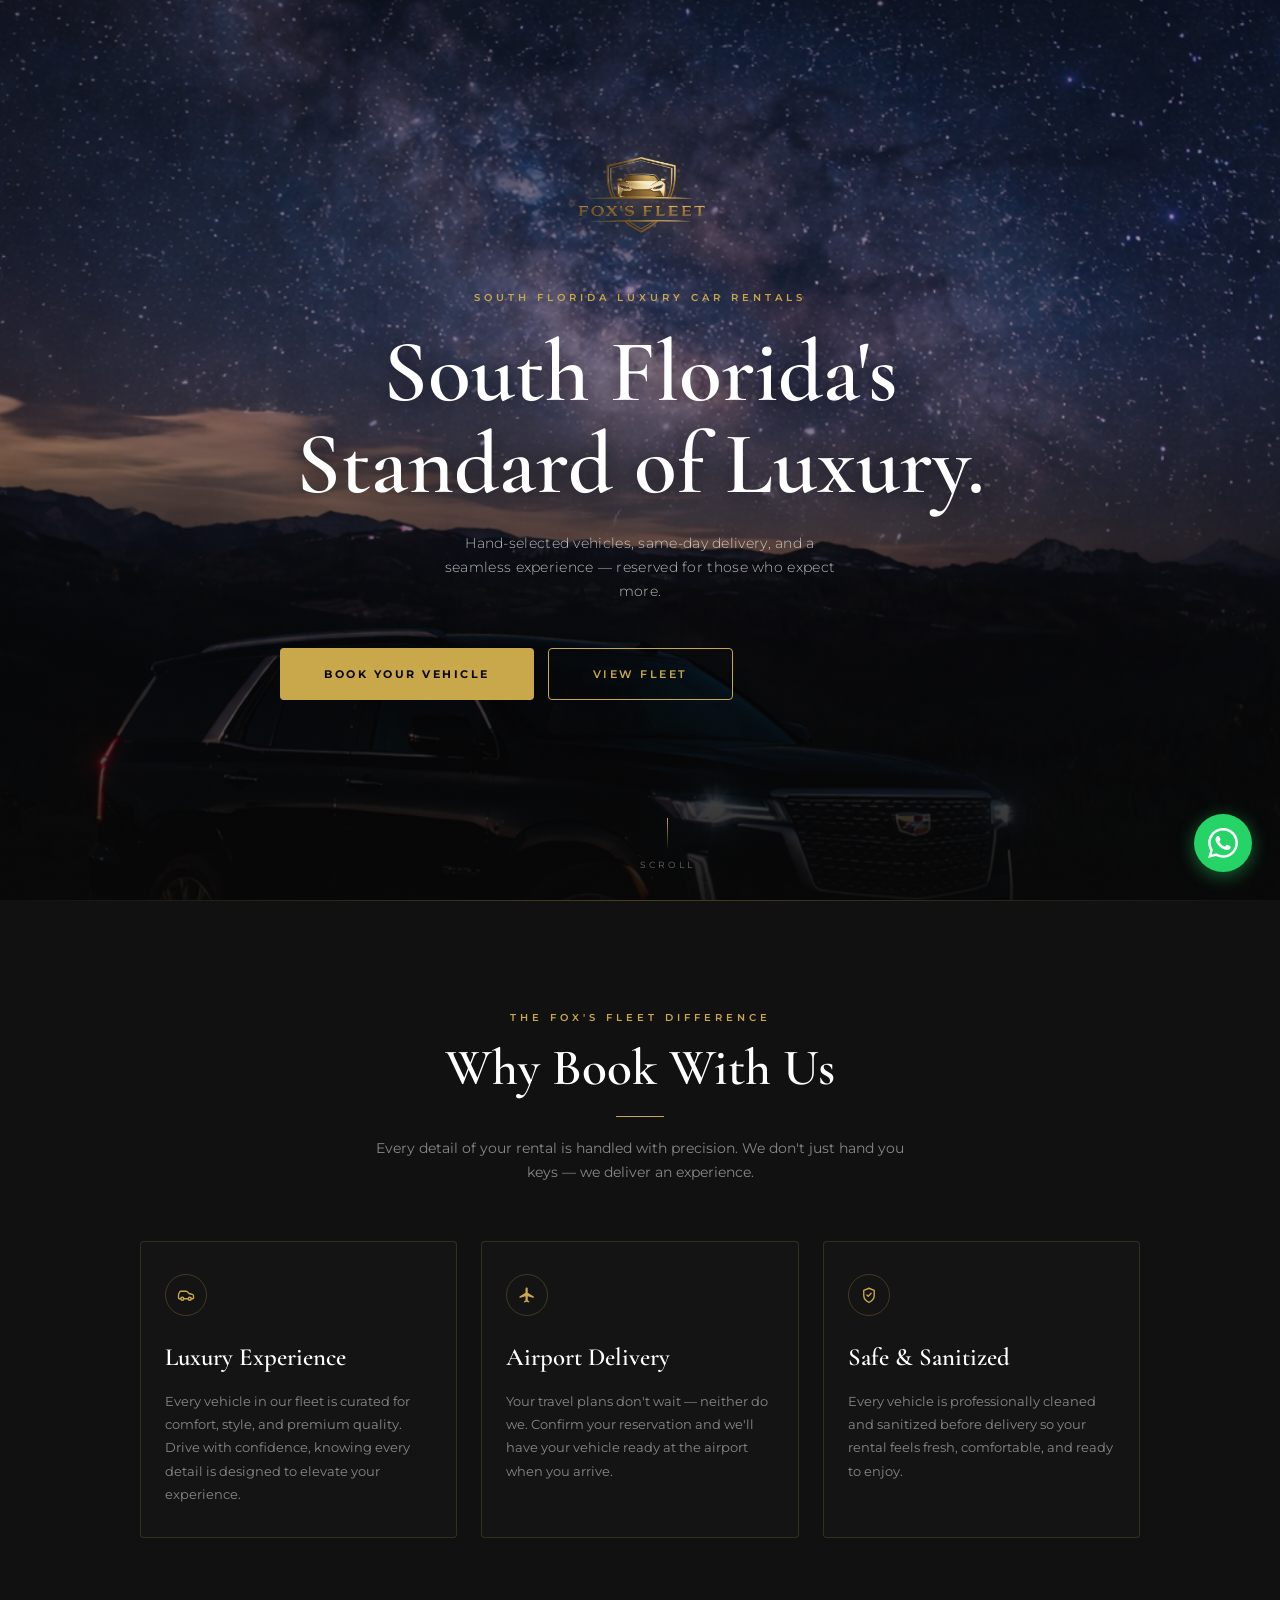
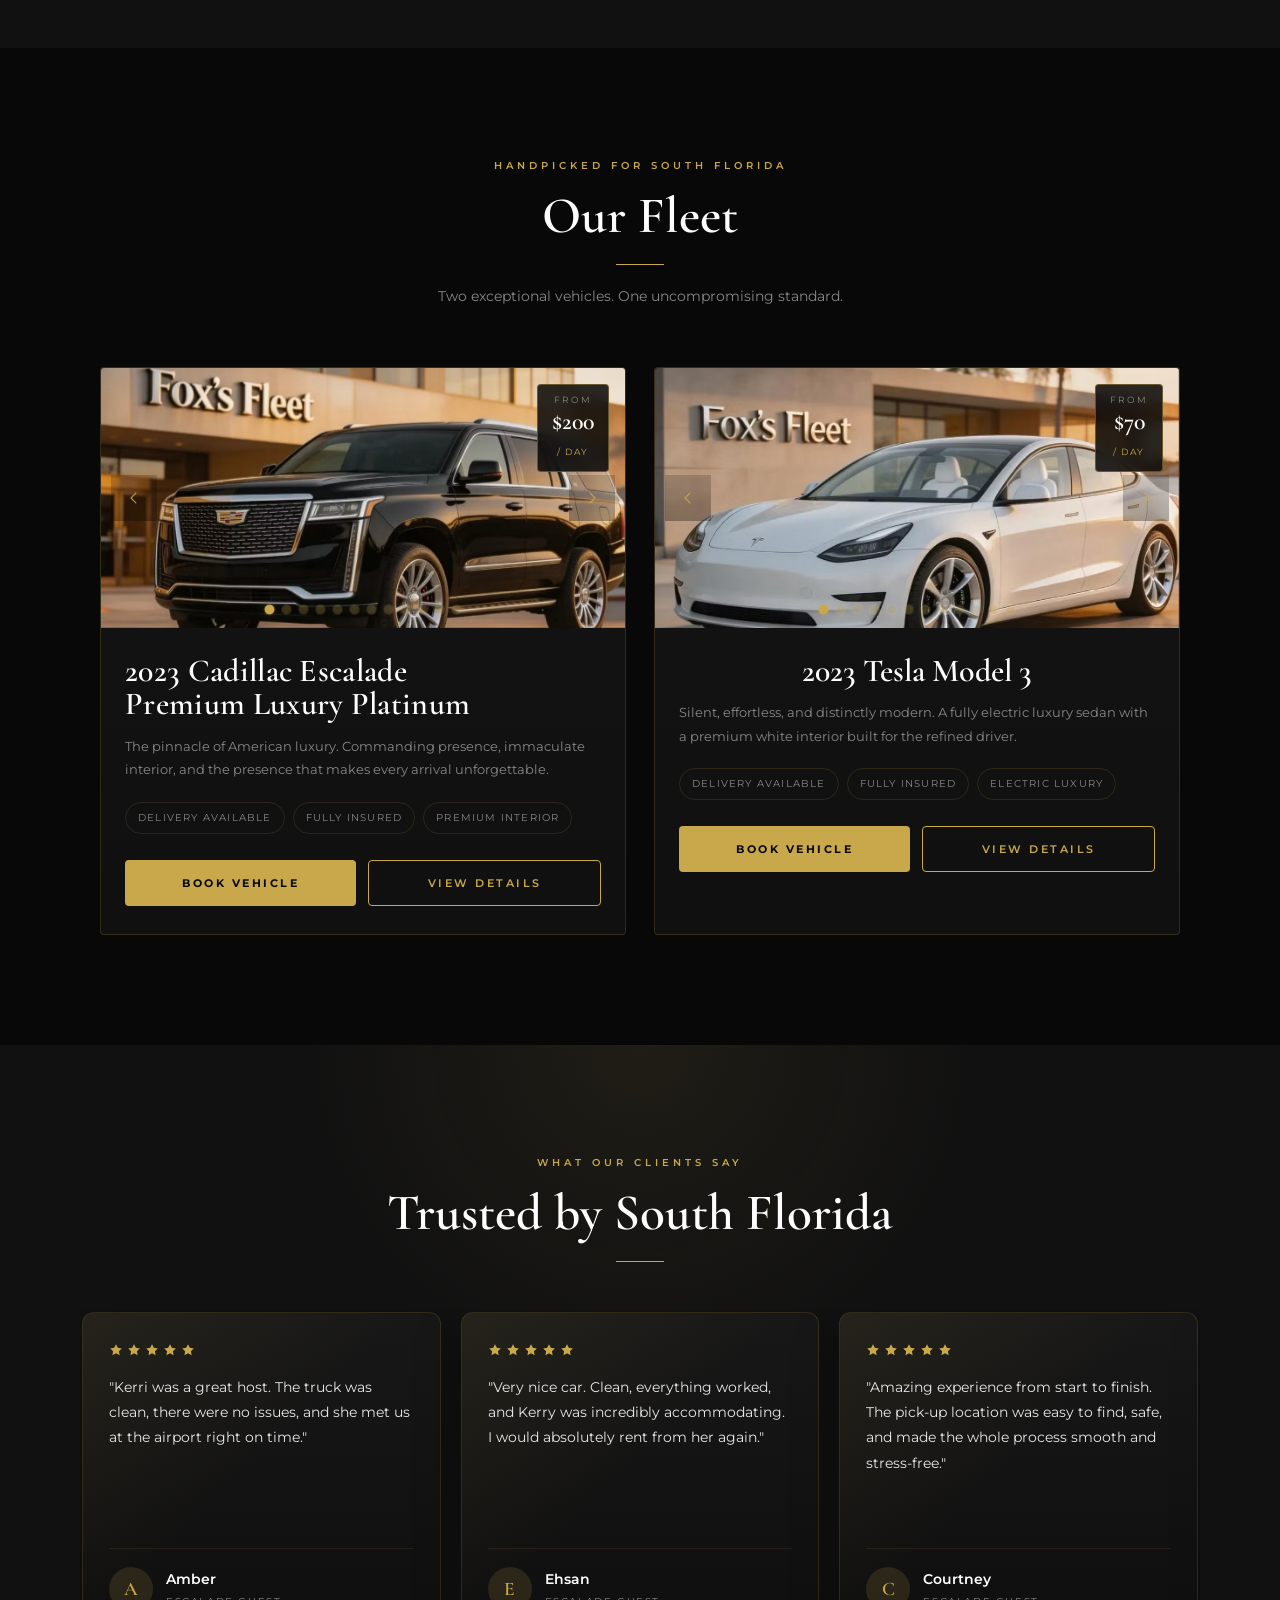
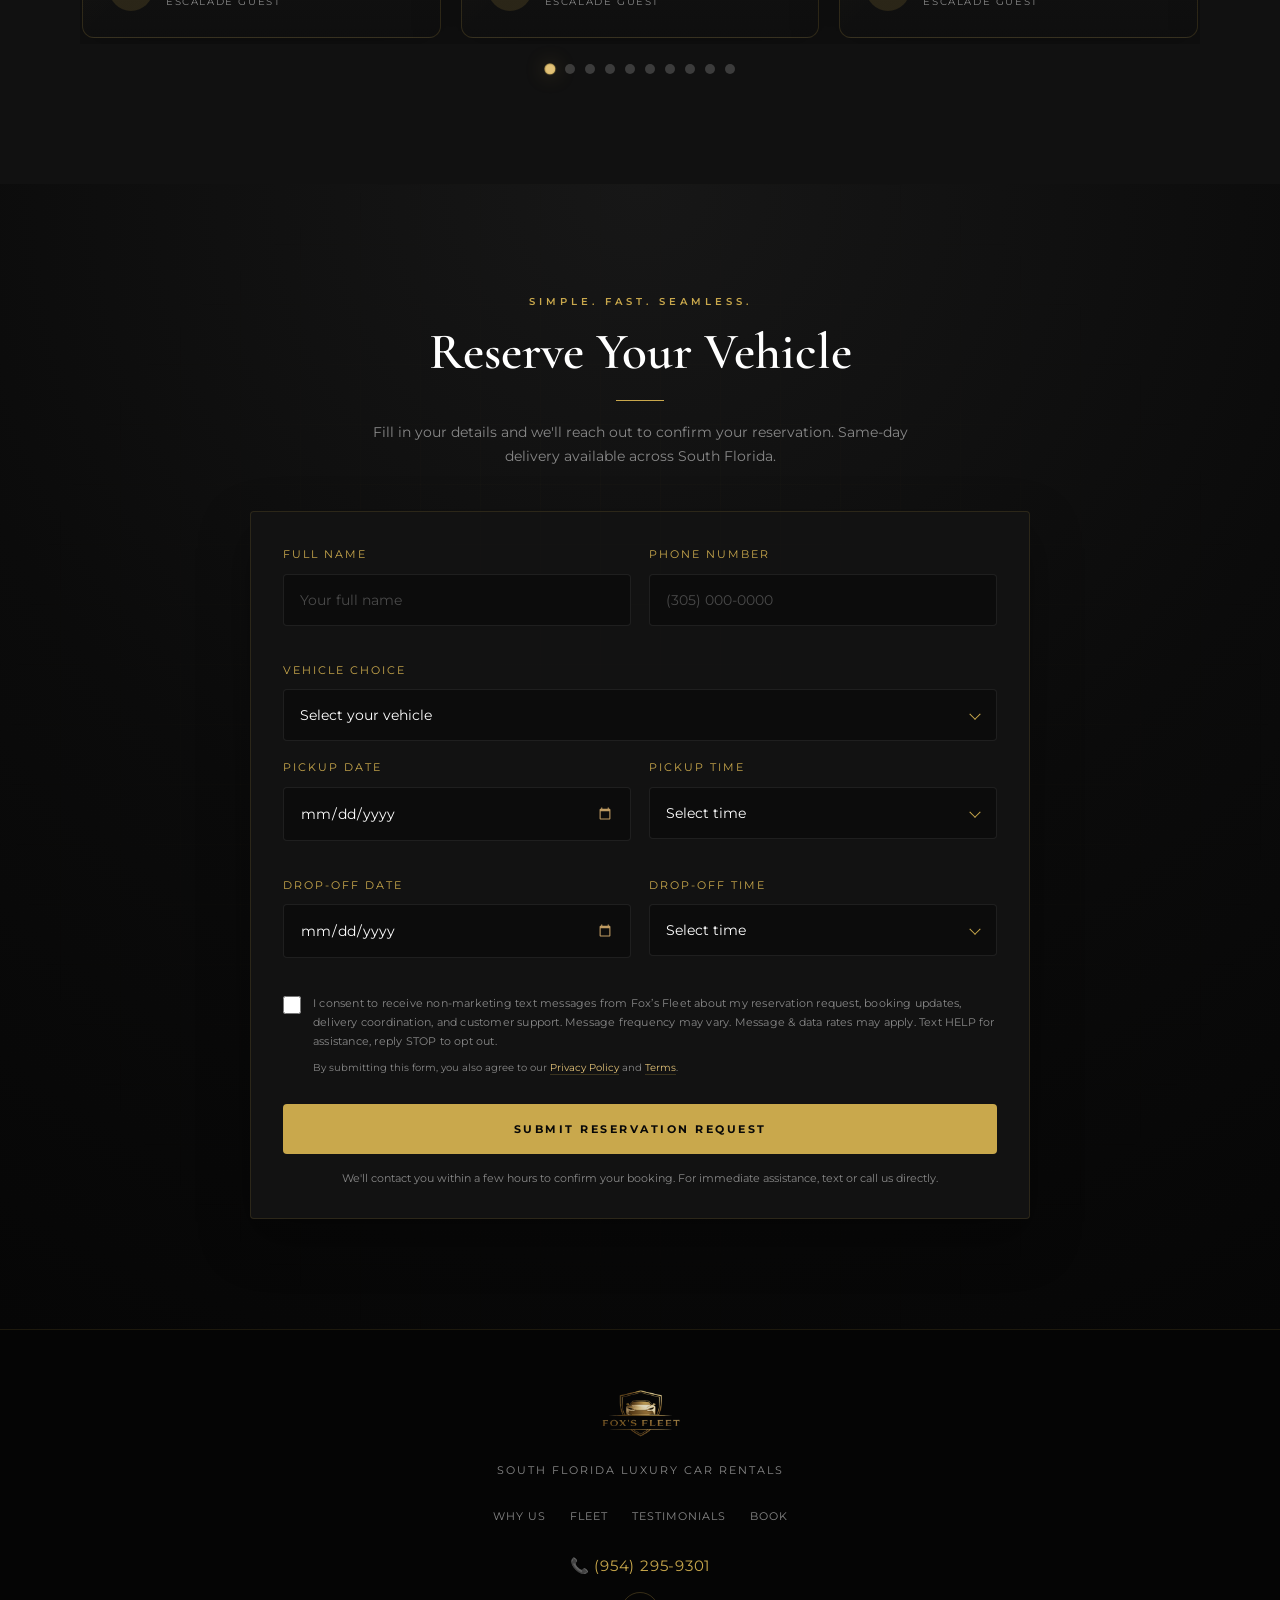
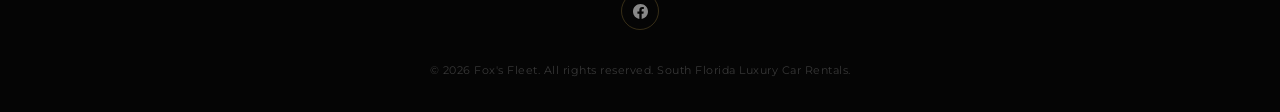
==== index.html @ 6a6aaa0c "Resolve Vercel analytics merge" ====
<!DOCTYPE html>
<html lang="en">
<head>
  <meta charset="UTF-8" />
  <meta name="viewport" content="width=device-width, initial-scale=1.0, viewport-fit=cover" />
  <title>Fox's Fleet - Luxury Car Rentals in South Florida</title>
  <link rel="preconnect" href="https://fonts.googleapis.com" />
  <link rel="preconnect" href="https://fonts.gstatic.com" crossorigin />
  <link
    href="https://fonts.googleapis.com/css2?family=Cormorant+Garamond:wght@300;400;500;600;700&amp;family=Montserrat:wght@300;400;500;600;700&amp;display=swap"
    rel="stylesheet"
  />
  <link rel="stylesheet" href="style.css" />
  <script defer src="/_vercel/insights/script.js"></script>
</head>
<body>
  <section id="hero">
    <div class="hero-bg"></div>
    <div class="hero-overlay"></div>

    <div class="hero-content">
      <!-- IMAGES: Replace this logo file at assets/images/foxs-fleet-logo.svg. -->
      <img src="assets/images/foxs-fleet-logo.svg" alt="Fox's Fleet" class="hero-logo" />

      <!-- TEXT: Update the hero headline, supporting text, section copy, testimonials, and modal descriptions in index.html. -->
      <span class="hero-eyebrow">South Florida Luxury Car Rentals</span>
      <h1 class="hero-title">South Florida's Standard&nbsp;of&nbsp;Luxury.</h1>
      <p class="hero-sub">
        Hand-selected vehicles, same-day delivery, and a seamless experience &mdash; reserved for those who expect more.
      </p>

      <!-- BUTTONS: Update button labels and targets with the data attributes in this section. -->
      <div class="hero-buttons">
        <button class="btn-primary" type="button" data-scroll-target="booking">Book Your Vehicle</button>
        <button class="btn-outline" type="button" data-scroll-target="fleet">View Fleet</button>
      </div>
    </div>

    <div class="hero-scroll">
      <div class="hero-scroll-line"></div>
      <span>scroll</span>
    </div>
  </section>

  <section id="why" class="section">
    <span class="section-label fade-in">The Fox's Fleet Difference</span>
    <h2 class="section-title fade-in">Why Book With Us</h2>
    <div class="divider fade-in"></div>
    <p class="section-sub fade-in">
      Every detail of your rental is handled with precision. We don't just hand you keys &mdash; we deliver an experience.
    </p>

    <div class="why-grid">
      <div class="why-card fade-in">
        <div class="why-icon">
          <svg xmlns="http://www.w3.org/2000/svg" width="24" height="24" viewBox="0 0 24 24" fill="none" stroke="currentColor" stroke-width="2" stroke-linecap="round" stroke-linejoin="round" class="lucide lucide-car-icon lucide-car" aria-hidden="true"><path d="M19 17h2c.6 0 1-.4 1-1v-3c0-.9-.7-1.7-1.5-1.9C18.7 10.6 16 10 16 10s-1.3-1.4-2.2-2.3c-.5-.4-1.1-.7-1.8-.7H5c-.6 0-1.1.4-1.4.9l-1.4 2.9A3.7 3.7 0 0 0 2 12v4c0 .6.4 1 1 1h2"/><circle cx="7" cy="17" r="2"/><path d="M9 17h6"/><circle cx="17" cy="17" r="2"/></svg>
        </div>
        <h3>Luxury Experience</h3>
        <p>
          Every vehicle in our fleet is curated for comfort, style, and premium quality. Drive with confidence, knowing every detail is
          designed to elevate your experience.
        </p>
      </div>

      <div class="why-card fade-in">
        <div class="why-icon">
          <svg viewBox="0 0 24 24" aria-hidden="true">
            <path
              d="M21 16v-2l-8-5V3.5c0-.83-.67-1.5-1.5-1.5S10 2.67 10 3.5V9l-8 5v2l8-2.5V19l-2 1.5V22l3.5-1 3.5 1v-1.5L13 19v-5.5z"
              fill="currentColor"
              stroke="none"
            />
          </svg>
        </div>
        <h3>Airport Delivery</h3>
        <p>
          Your travel plans don't wait &mdash; neither do we. Confirm your reservation and we'll have your vehicle ready at the airport
          when you arrive.
        </p>
      </div>

      <div class="why-card fade-in">
        <div class="why-icon">
          <svg viewBox="0 0 24 24" aria-hidden="true">
            <path d="M12 22s7-3.5 7-9.3V5.7L12 3 5 5.7v7c0 5.8 7 9.3 7 9.3z" />
            <path d="m9.2 12 1.8 1.8 3.8-4.1" />
          </svg>
        </div>
        <h3>Safe &amp; Sanitized</h3>
        <p>
          Every vehicle is professionally cleaned and sanitized before delivery so your rental feels fresh, comfortable, and ready to
          enjoy.
        </p>
      </div>
    </div>
  </section>

  <section id="fleet" class="section">
    <span class="section-label fade-in">Handpicked for South Florida</span>
    <h2 class="section-title fade-in">Our Fleet</h2>
    <div class="divider fade-in"></div>
    <p class="section-sub fade-in">Two exceptional vehicles. One uncompromising standard.</p>

    <div class="fleet-grid">
      <div class="vehicle-card fade-in">
        <div class="vehicle-img-wrap">
          <!-- ESCALADE SLIDESHOW: Shared Escalade images are injected from script.js so the card and modal stay perfectly matched. -->
          <div
            class="image-slideshow escalade-slideshow"
            data-slideshow="escalade"
            data-shared-gallery="escalade"
            data-escalade-gallery="card"
            data-interval="2800"
            aria-label="2023 Cadillac Escalade photo slideshow"
          >
            <!-- ESCALADE SLIDESHOW ARROWS: Previous/next controls for the main card. -->
            <div class="slideshow-controls" aria-hidden="false">
              <button
                type="button"
                class="slideshow-arrow slideshow-arrow-prev"
                data-slideshow-prev
                aria-label="Previous Escalade photo"
              >
                <svg viewBox="0 0 24 24" aria-hidden="true">
                  <path d="M14.5 5.5 8 12l6.5 6.5" />
                </svg>
              </button>
              <button
                type="button"
                class="slideshow-arrow slideshow-arrow-next"
                data-slideshow-next
                aria-label="Next Escalade photo"
              >
                <svg viewBox="0 0 24 24" aria-hidden="true">
                  <path d="M9.5 5.5 16 12l-6.5 6.5" />
                </svg>
              </button>
            </div>

            <!-- ESCALADE SLIDESHOW DOTS: Direct navigation is generated from the shared Escalade gallery source. -->
            <div class="slideshow-dots" aria-label="Escalade card photo navigation"></div>
          </div>
          <div class="vehicle-price-badge">
            <span class="from">From</span>
            <span class="price">$200</span>
            <span class="per-day">/ day</span>
          </div>
        </div>
        <div class="vehicle-body">
          <h3 class="vehicle-name vehicle-name-escalade">2023 Cadillac Escalade<br />Premium Luxury Platinum</h3>
          <p class="vehicle-desc">
            The pinnacle of American luxury. Commanding presence, immaculate interior, and the presence that makes every arrival
            unforgettable.
          </p>
          <div class="vehicle-tags">
            <span class="tag">Delivery Available</span>
            <span class="tag">Fully Insured</span>
            <span class="tag">Premium Interior</span>
          </div>
          <div class="vehicle-actions">
            <button class="btn-primary" type="button" data-scroll-target="booking" data-vehicle="escalade">Book Vehicle</button>
            <button class="btn-outline" type="button" data-modal-open="escalade">View Details</button>
          </div>
        </div>
      </div>

      <div class="vehicle-card fade-in">
        <div class="vehicle-img-wrap">
          <!-- TESLA SLIDESHOW: Shared Tesla images are injected from script.js so the card and modal stay perfectly matched. -->
          <div
            class="image-slideshow tesla-slideshow"
            data-slideshow="tesla"
            data-shared-gallery="tesla"
            data-tesla-gallery="card"
            data-interval="2800"
            aria-label="2023 Tesla Model 3 photo slideshow"
          >
            <!-- TESLA ARROW CONTROLS: Previous/next controls for the main Tesla card. -->
            <div class="slideshow-controls" aria-hidden="false">
              <button
                type="button"
                class="slideshow-arrow slideshow-arrow-prev"
                data-slideshow-prev
                aria-label="Previous Tesla photo"
              >
                <svg viewBox="0 0 24 24" aria-hidden="true">
                  <path d="M14.5 5.5 8 12l6.5 6.5" />
                </svg>
              </button>
              <button
                type="button"
                class="slideshow-arrow slideshow-arrow-next"
                data-slideshow-next
                aria-label="Next Tesla photo"
              >
                <svg viewBox="0 0 24 24" aria-hidden="true">
                  <path d="M9.5 5.5 16 12l-6.5 6.5" />
                </svg>
              </button>
            </div>

            <!-- TESLA SLIDESHOW DOTS: Direct navigation is generated from the shared Tesla gallery source. -->
            <div class="slideshow-dots" aria-label="Tesla card photo navigation"></div>
          </div>
          <div class="vehicle-price-badge">
            <span class="from">From</span>
            <span class="price">$70</span>
            <span class="per-day">/ day</span>
          </div>
        </div>
        <div class="vehicle-body">
          <h3 class="vehicle-name vehicle-name-tesla">2023 Tesla Model 3</h3>
          <p class="vehicle-desc">
            Silent, effortless, and distinctly modern. A fully electric luxury sedan with a premium white interior built for the refined
            driver.
          </p>
          <div class="vehicle-tags">
            <span class="tag">Delivery Available</span>
            <span class="tag">Fully Insured</span>
            <span class="tag">Electric Luxury</span>
          </div>
          <div class="vehicle-actions">
            <button class="btn-primary" type="button" data-scroll-target="booking" data-vehicle="tesla">Book Vehicle</button>
            <button class="btn-outline" type="button" data-modal-open="tesla">View Details</button>
          </div>
        </div>
      </div>
    </div>
  </section>

  <section id="testimonials" class="section">
    <span class="section-label fade-in">What Our Clients Say</span>
    <h2 class="section-title fade-in">Trusted by South Florida</h2>
    <div class="divider fade-in"></div>

    <div
      class="testimonial-carousel fade-in"
      data-testimonial-carousel
      aria-roledescription="carousel"
      aria-label="Fox's Fleet customer testimonials"
    >
      <div class="testimonial-viewport" data-testimonial-viewport>
        <div class="testimonial-track" data-testimonial-track>
          <!-- TESTIMONIAL CARDS: Edit review text, customer names, and guest labels in the 10 cards below. -->
          <!-- TESTIMONIAL COUNT: Add or remove cards here and the carousel dots/loop will update automatically. -->
          <article class="testimonial-slide" data-testimonial-slide>
            <div class="testimonial-card">
              <div class="stars" aria-label="5 out of 5 stars">
                <svg viewBox="0 0 24 24" aria-hidden="true"><polygon points="12 2 15.09 8.26 22 9.27 17 14.14 18.18 21.02 12 17.77 5.82 21.02 7 14.14 2 9.27 8.91 8.26 12 2" /></svg>
                <svg viewBox="0 0 24 24" aria-hidden="true"><polygon points="12 2 15.09 8.26 22 9.27 17 14.14 18.18 21.02 12 17.77 5.82 21.02 7 14.14 2 9.27 8.91 8.26 12 2" /></svg>
                <svg viewBox="0 0 24 24" aria-hidden="true"><polygon points="12 2 15.09 8.26 22 9.27 17 14.14 18.18 21.02 12 17.77 5.82 21.02 7 14.14 2 9.27 8.91 8.26 12 2" /></svg>
                <svg viewBox="0 0 24 24" aria-hidden="true"><polygon points="12 2 15.09 8.26 22 9.27 17 14.14 18.18 21.02 12 17.77 5.82 21.02 7 14.14 2 9.27 8.91 8.26 12 2" /></svg>
                <svg viewBox="0 0 24 24" aria-hidden="true"><polygon points="12 2 15.09 8.26 22 9.27 17 14.14 18.18 21.02 12 17.77 5.82 21.02 7 14.14 2 9.27 8.91 8.26 12 2" /></svg>
              </div>
              <p class="testimonial-text">
                "Kerri was a great host. The truck was clean, there were no issues, and she met us at the airport right on time."
              </p>
              <div class="testimonial-author">
                <div class="author-avatar">A</div>
                <div class="author-meta">
                  <div class="author-name">Amber</div>
                  <div class="author-role">Escalade Guest</div>
                </div>
              </div>
            </div>
          </article>

          <article class="testimonial-slide" data-testimonial-slide>
            <div class="testimonial-card">
              <div class="stars" aria-label="5 out of 5 stars">
                <svg viewBox="0 0 24 24" aria-hidden="true"><polygon points="12 2 15.09 8.26 22 9.27 17 14.14 18.18 21.02 12 17.77 5.82 21.02 7 14.14 2 9.27 8.91 8.26 12 2" /></svg>
                <svg viewBox="0 0 24 24" aria-hidden="true"><polygon points="12 2 15.09 8.26 22 9.27 17 14.14 18.18 21.02 12 17.77 5.82 21.02 7 14.14 2 9.27 8.91 8.26 12 2" /></svg>
                <svg viewBox="0 0 24 24" aria-hidden="true"><polygon points="12 2 15.09 8.26 22 9.27 17 14.14 18.18 21.02 12 17.77 5.82 21.02 7 14.14 2 9.27 8.91 8.26 12 2" /></svg>
                <svg viewBox="0 0 24 24" aria-hidden="true"><polygon points="12 2 15.09 8.26 22 9.27 17 14.14 18.18 21.02 12 17.77 5.82 21.02 7 14.14 2 9.27 8.91 8.26 12 2" /></svg>
                <svg viewBox="0 0 24 24" aria-hidden="true"><polygon points="12 2 15.09 8.26 22 9.27 17 14.14 18.18 21.02 12 17.77 5.82 21.02 7 14.14 2 9.27 8.91 8.26 12 2" /></svg>
              </div>
              <p class="testimonial-text">
                "Very nice car. Clean, everything worked, and Kerry was incredibly accommodating. I would absolutely rent from her again."
              </p>
              <div class="testimonial-author">
                <div class="author-avatar">E</div>
                <div class="author-meta">
                  <div class="author-name">Ehsan</div>
                  <div class="author-role">Escalade Guest</div>
                </div>
              </div>
            </div>
          </article>

          <article class="testimonial-slide" data-testimonial-slide>
            <div class="testimonial-card">
              <div class="stars" aria-label="5 out of 5 stars">
                <svg viewBox="0 0 24 24" aria-hidden="true"><polygon points="12 2 15.09 8.26 22 9.27 17 14.14 18.18 21.02 12 17.77 5.82 21.02 7 14.14 2 9.27 8.91 8.26 12 2" /></svg>
                <svg viewBox="0 0 24 24" aria-hidden="true"><polygon points="12 2 15.09 8.26 22 9.27 17 14.14 18.18 21.02 12 17.77 5.82 21.02 7 14.14 2 9.27 8.91 8.26 12 2" /></svg>
                <svg viewBox="0 0 24 24" aria-hidden="true"><polygon points="12 2 15.09 8.26 22 9.27 17 14.14 18.18 21.02 12 17.77 5.82 21.02 7 14.14 2 9.27 8.91 8.26 12 2" /></svg>
                <svg viewBox="0 0 24 24" aria-hidden="true"><polygon points="12 2 15.09 8.26 22 9.27 17 14.14 18.18 21.02 12 17.77 5.82 21.02 7 14.14 2 9.27 8.91 8.26 12 2" /></svg>
                <svg viewBox="0 0 24 24" aria-hidden="true"><polygon points="12 2 15.09 8.26 22 9.27 17 14.14 18.18 21.02 12 17.77 5.82 21.02 7 14.14 2 9.27 8.91 8.26 12 2" /></svg>
              </div>
              <p class="testimonial-text">
                "Amazing experience from start to finish. The pick-up location was easy to find, safe, and made the whole process smooth and stress-free."
              </p>
              <div class="testimonial-author">
                <div class="author-avatar">C</div>
                <div class="author-meta">
                  <div class="author-name">Courtney</div>
                  <div class="author-role">Escalade Guest</div>
                </div>
              </div>
            </div>
          </article>

          <article class="testimonial-slide" data-testimonial-slide>
            <div class="testimonial-card">
              <div class="stars" aria-label="5 out of 5 stars">
                <svg viewBox="0 0 24 24" aria-hidden="true"><polygon points="12 2 15.09 8.26 22 9.27 17 14.14 18.18 21.02 12 17.77 5.82 21.02 7 14.14 2 9.27 8.91 8.26 12 2" /></svg>
                <svg viewBox="0 0 24 24" aria-hidden="true"><polygon points="12 2 15.09 8.26 22 9.27 17 14.14 18.18 21.02 12 17.77 5.82 21.02 7 14.14 2 9.27 8.91 8.26 12 2" /></svg>
                <svg viewBox="0 0 24 24" aria-hidden="true"><polygon points="12 2 15.09 8.26 22 9.27 17 14.14 18.18 21.02 12 17.77 5.82 21.02 7 14.14 2 9.27 8.91 8.26 12 2" /></svg>
                <svg viewBox="0 0 24 24" aria-hidden="true"><polygon points="12 2 15.09 8.26 22 9.27 17 14.14 18.18 21.02 12 17.77 5.82 21.02 7 14.14 2 9.27 8.91 8.26 12 2" /></svg>
                <svg viewBox="0 0 24 24" aria-hidden="true"><polygon points="12 2 15.09 8.26 22 9.27 17 14.14 18.18 21.02 12 17.77 5.82 21.02 7 14.14 2 9.27 8.91 8.26 12 2" /></svg>
              </div>
              <p class="testimonial-text">
                "Kerri is an amazing host. The truck was extremely clean, beautifully kept, and we already booked another trip with her."
              </p>
              <div class="testimonial-author">
                <div class="author-avatar">E</div>
                <div class="author-meta">
                  <div class="author-name">Ernest</div>
                  <div class="author-role">Repeat Escalade Guest</div>
                </div>
              </div>
            </div>
          </article>

          <!-- Updated former duplicate testimonials: Justin and Nico -->
          <article class="testimonial-slide" data-testimonial-slide>
            <div class="testimonial-card">
              <div class="stars" aria-label="5 out of 5 stars">
                <svg viewBox="0 0 24 24" aria-hidden="true"><polygon points="12 2 15.09 8.26 22 9.27 17 14.14 18.18 21.02 12 17.77 5.82 21.02 7 14.14 2 9.27 8.91 8.26 12 2" /></svg>
                <svg viewBox="0 0 24 24" aria-hidden="true"><polygon points="12 2 15.09 8.26 22 9.27 17 14.14 18.18 21.02 12 17.77 5.82 21.02 7 14.14 2 9.27 8.91 8.26 12 2" /></svg>
                <svg viewBox="0 0 24 24" aria-hidden="true"><polygon points="12 2 15.09 8.26 22 9.27 17 14.14 18.18 21.02 12 17.77 5.82 21.02 7 14.14 2 9.27 8.91 8.26 12 2" /></svg>
                <svg viewBox="0 0 24 24" aria-hidden="true"><polygon points="12 2 15.09 8.26 22 9.27 17 14.14 18.18 21.02 12 17.77 5.82 21.02 7 14.14 2 9.27 8.91 8.26 12 2" /></svg>
                <svg viewBox="0 0 24 24" aria-hidden="true"><polygon points="12 2 15.09 8.26 22 9.27 17 14.14 18.18 21.02 12 17.77 5.82 21.02 7 14.14 2 9.27 8.91 8.26 12 2" /></svg>
              </div>
              <p class="testimonial-text">
                "Kerri had the Tesla waiting for us at the Fort Lauderdale Airport and the car was clean and made the process seamless. Will definitely rent again."
              </p>
              <div class="testimonial-author">
                <div class="author-avatar">J</div>
                <div class="author-meta">
                  <div class="author-name">Justin</div>
                  <div class="author-role">Tesla Guest</div>
                </div>
              </div>
            </div>
          </article>

          <article class="testimonial-slide" data-testimonial-slide>
            <div class="testimonial-card">
              <div class="stars" aria-label="5 out of 5 stars">
                <svg viewBox="0 0 24 24" aria-hidden="true"><polygon points="12 2 15.09 8.26 22 9.27 17 14.14 18.18 21.02 12 17.77 5.82 21.02 7 14.14 2 9.27 8.91 8.26 12 2" /></svg>
                <svg viewBox="0 0 24 24" aria-hidden="true"><polygon points="12 2 15.09 8.26 22 9.27 17 14.14 18.18 21.02 12 17.77 5.82 21.02 7 14.14 2 9.27 8.91 8.26 12 2" /></svg>
                <svg viewBox="0 0 24 24" aria-hidden="true"><polygon points="12 2 15.09 8.26 22 9.27 17 14.14 18.18 21.02 12 17.77 5.82 21.02 7 14.14 2 9.27 8.91 8.26 12 2" /></svg>
                <svg viewBox="0 0 24 24" aria-hidden="true"><polygon points="12 2 15.09 8.26 22 9.27 17 14.14 18.18 21.02 12 17.77 5.82 21.02 7 14.14 2 9.27 8.91 8.26 12 2" /></svg>
                <svg viewBox="0 0 24 24" aria-hidden="true"><polygon points="12 2 15.09 8.26 22 9.27 17 14.14 18.18 21.02 12 17.77 5.82 21.02 7 14.14 2 9.27 8.91 8.26 12 2" /></svg>
              </div>
              <p class="testimonial-text">
                "What truly made this experience unforgettable was the host, Kerri. Friendly, responsive, and genuinely helpful from beginning to end. Kerri went above and beyond to make sure everything was perfect."
              </p>
              <div class="testimonial-author">
                <div class="author-avatar">N</div>
                <div class="author-meta">
                  <div class="author-name">Nico</div>
                  <div class="author-role">Escalade Guest</div>
                </div>
              </div>
            </div>
          </article>

          <article class="testimonial-slide" data-testimonial-slide>
            <div class="testimonial-card">
              <div class="stars" aria-label="5 out of 5 stars">
                <svg viewBox="0 0 24 24" aria-hidden="true"><polygon points="12 2 15.09 8.26 22 9.27 17 14.14 18.18 21.02 12 17.77 5.82 21.02 7 14.14 2 9.27 8.91 8.26 12 2" /></svg>
                <svg viewBox="0 0 24 24" aria-hidden="true"><polygon points="12 2 15.09 8.26 22 9.27 17 14.14 18.18 21.02 12 17.77 5.82 21.02 7 14.14 2 9.27 8.91 8.26 12 2" /></svg>
                <svg viewBox="0 0 24 24" aria-hidden="true"><polygon points="12 2 15.09 8.26 22 9.27 17 14.14 18.18 21.02 12 17.77 5.82 21.02 7 14.14 2 9.27 8.91 8.26 12 2" /></svg>
                <svg viewBox="0 0 24 24" aria-hidden="true"><polygon points="12 2 15.09 8.26 22 9.27 17 14.14 18.18 21.02 12 17.77 5.82 21.02 7 14.14 2 9.27 8.91 8.26 12 2" /></svg>
                <svg viewBox="0 0 24 24" aria-hidden="true"><polygon points="12 2 15.09 8.26 22 9.27 17 14.14 18.18 21.02 12 17.77 5.82 21.02 7 14.14 2 9.27 8.91 8.26 12 2" /></svg>
              </div>
              <p class="testimonial-text">
                "Fox's Fleet made my Miami work trip effortless. The Tesla was fully charged, beautifully detailed, and delivered right to my hotel."
              </p>
              <div class="testimonial-author">
                <div class="author-avatar">D</div>
                <div class="author-meta">
                  <div class="author-name">Danielle</div>
                  <div class="author-role">Tesla Guest</div>
                </div>
              </div>
            </div>
          </article>

          <article class="testimonial-slide" data-testimonial-slide>
            <div class="testimonial-card">
              <div class="stars" aria-label="5 out of 5 stars">
                <svg viewBox="0 0 24 24" aria-hidden="true"><polygon points="12 2 15.09 8.26 22 9.27 17 14.14 18.18 21.02 12 17.77 5.82 21.02 7 14.14 2 9.27 8.91 8.26 12 2" /></svg>
                <svg viewBox="0 0 24 24" aria-hidden="true"><polygon points="12 2 15.09 8.26 22 9.27 17 14.14 18.18 21.02 12 17.77 5.82 21.02 7 14.14 2 9.27 8.91 8.26 12 2" /></svg>
                <svg viewBox="0 0 24 24" aria-hidden="true"><polygon points="12 2 15.09 8.26 22 9.27 17 14.14 18.18 21.02 12 17.77 5.82 21.02 7 14.14 2 9.27 8.91 8.26 12 2" /></svg>
                <svg viewBox="0 0 24 24" aria-hidden="true"><polygon points="12 2 15.09 8.26 22 9.27 17 14.14 18.18 21.02 12 17.77 5.82 21.02 7 14.14 2 9.27 8.91 8.26 12 2" /></svg>
                <svg viewBox="0 0 24 24" aria-hidden="true"><polygon points="12 2 15.09 8.26 22 9.27 17 14.14 18.18 21.02 12 17.77 5.82 21.02 7 14.14 2 9.27 8.91 8.26 12 2" /></svg>
              </div>
              <p class="testimonial-text">
                "The Escalade looked incredible for our dinner reservation in Boca. Everything felt elevated, from the presentation to the next-day drop-off."
              </p>
              <div class="testimonial-author">
                <div class="author-avatar">A</div>
                <div class="author-meta">
                  <div class="author-name">Adrian</div>
                  <div class="author-role">Escalade Guest</div>
                </div>
              </div>
            </div>
          </article>

          <article class="testimonial-slide" data-testimonial-slide>
            <div class="testimonial-card">
              <div class="stars" aria-label="5 out of 5 stars">
                <svg viewBox="0 0 24 24" aria-hidden="true"><polygon points="12 2 15.09 8.26 22 9.27 17 14.14 18.18 21.02 12 17.77 5.82 21.02 7 14.14 2 9.27 8.91 8.26 12 2" /></svg>
                <svg viewBox="0 0 24 24" aria-hidden="true"><polygon points="12 2 15.09 8.26 22 9.27 17 14.14 18.18 21.02 12 17.77 5.82 21.02 7 14.14 2 9.27 8.91 8.26 12 2" /></svg>
                <svg viewBox="0 0 24 24" aria-hidden="true"><polygon points="12 2 15.09 8.26 22 9.27 17 14.14 18.18 21.02 12 17.77 5.82 21.02 7 14.14 2 9.27 8.91 8.26 12 2" /></svg>
                <svg viewBox="0 0 24 24" aria-hidden="true"><polygon points="12 2 15.09 8.26 22 9.27 17 14.14 18.18 21.02 12 17.77 5.82 21.02 7 14.14 2 9.27 8.91 8.26 12 2" /></svg>
                <svg viewBox="0 0 24 24" aria-hidden="true"><polygon points="12 2 15.09 8.26 22 9.27 17 14.14 18.18 21.02 12 17.77 5.82 21.02 7 14.14 2 9.27 8.91 8.26 12 2" /></svg>
              </div>
              <p class="testimonial-text">
                "I wanted something modern and clean for a coastal weekend, and the Tesla was perfect. Easy booking, beautiful drive, premium experience."
              </p>
              <div class="testimonial-author">
                <div class="author-avatar">N</div>
                <div class="author-meta">
                  <div class="author-name">Nicole</div>
                  <div class="author-role">Tesla Guest</div>
                </div>
              </div>
            </div>
          </article>

          <article class="testimonial-slide" data-testimonial-slide>
            <div class="testimonial-card">
              <div class="stars" aria-label="5 out of 5 stars">
                <svg viewBox="0 0 24 24" aria-hidden="true"><polygon points="12 2 15.09 8.26 22 9.27 17 14.14 18.18 21.02 12 17.77 5.82 21.02 7 14.14 2 9.27 8.91 8.26 12 2" /></svg>
                <svg viewBox="0 0 24 24" aria-hidden="true"><polygon points="12 2 15.09 8.26 22 9.27 17 14.14 18.18 21.02 12 17.77 5.82 21.02 7 14.14 2 9.27 8.91 8.26 12 2" /></svg>
                <svg viewBox="0 0 24 24" aria-hidden="true"><polygon points="12 2 15.09 8.26 22 9.27 17 14.14 18.18 21.02 12 17.77 5.82 21.02 7 14.14 2 9.27 8.91 8.26 12 2" /></svg>
                <svg viewBox="0 0 24 24" aria-hidden="true"><polygon points="12 2 15.09 8.26 22 9.27 17 14.14 18.18 21.02 12 17.77 5.82 21.02 7 14.14 2 9.27 8.91 8.26 12 2" /></svg>
                <svg viewBox="0 0 24 24" aria-hidden="true"><polygon points="12 2 15.09 8.26 22 9.27 17 14.14 18.18 21.02 12 17.77 5.82 21.02 7 14.14 2 9.27 8.91 8.26 12 2" /></svg>
              </div>
              <p class="testimonial-text">
                "You can tell they care about details. The Escalade was spotless, smelled fresh, and made a strong impression for my client meetings."
              </p>
              <div class="testimonial-author">
                <div class="author-avatar">J</div>
                <div class="author-meta">
                  <div class="author-name">James</div>
                  <div class="author-role">Escalade Guest</div>
                </div>
              </div>
            </div>
          </article>
        </div>
      </div>

      <!-- TESTIMONIAL DOTS: Pagination buttons are rendered here automatically by script.js. -->
      <div class="testimonial-pagination" data-testimonial-dots aria-label="Testimonial carousel pagination"></div>
    </div>
  </section>

  <section id="booking" class="section">
    <div class="booking-inner">
      <span class="section-label fade-in">Simple. Fast. Seamless.</span>
      <h2 class="section-title fade-in">Reserve Your Vehicle</h2>
      <div class="divider fade-in"></div>
      <p class="section-sub fade-in">
        Fill in your details and we'll reach out to confirm your reservation. Same-day delivery available across South Florida.
      </p>

      <!-- BOOKING FORM: Edit fields, vehicle options, labels, and confirmation copy in this form block. -->
      <form id="booking-form" class="booking-form fade-in">
        <div class="form-row two">
          <div class="form-group">
            <label for="name">Full Name</label>
            <input type="text" id="name" name="name" placeholder="Your full name" required />
          </div>
          <div class="form-group">
            <label for="phone">Phone Number</label>
            <input type="tel" id="phone" name="phone" placeholder="(305) 000-0000" inputmode="tel" autocomplete="tel" maxlength="14" required />
          </div>
        </div>

        <div class="form-group">
          <label for="vehicle">Vehicle Choice</label>
          <div class="select-wrap">
            <select id="vehicle" name="vehicle" required>
              <option value="" disabled selected>Select your vehicle</option>
              <option value="escalade">2023 Cadillac Escalade Premium Luxury Platinum</option>
              <option value="tesla">2023 Tesla Model 3</option>
            </select>
          </div>
        </div>

        <div class="form-row two">
          <div class="form-group">
            <label for="pickup">Pickup Date</label>
            <input type="date" id="pickup" name="pickup" required />
          </div>
          <div class="form-group">
            <!-- PICKUP TIME DROPDOWN -->
            <label for="pickup-time">Pickup Time</label>
            <div class="select-wrap">
              <select id="pickup-time" name="pickup-time" required>
                <option value="" disabled selected>Select time</option>
                <option value="8:00 AM">8:00 AM</option>
                <option value="9:00 AM">9:00 AM</option>
                <option value="10:00 AM">10:00 AM</option>
                <option value="11:00 AM">11:00 AM</option>
                <option value="12:00 PM">12:00 PM</option>
                <option value="1:00 PM">1:00 PM</option>
                <option value="2:00 PM">2:00 PM</option>
                <option value="3:00 PM">3:00 PM</option>
                <option value="4:00 PM">4:00 PM</option>
                <option value="5:00 PM">5:00 PM</option>
                <option value="6:00 PM">6:00 PM</option>
                <option value="7:00 PM">7:00 PM</option>
                <option value="8:00 PM">8:00 PM</option>
              </select>
            </div>
          </div>
        </div>

        <div class="form-row two">
          <div class="form-group">
            <label for="dropoff">Drop-Off Date</label>
            <input type="date" id="dropoff" name="dropoff" required />
          </div>
          <div class="form-group">
            <!-- DROP-OFF TIME DROPDOWN -->
            <label for="dropoff-time">Drop-Off Time</label>
            <div class="select-wrap">
              <select id="dropoff-time" name="dropoff-time" required>
                <option value="" disabled selected>Select time</option>
                <option value="8:00 AM">8:00 AM</option>
                <option value="9:00 AM">9:00 AM</option>
                <option value="10:00 AM">10:00 AM</option>
                <option value="11:00 AM">11:00 AM</option>
                <option value="12:00 PM">12:00 PM</option>
                <option value="1:00 PM">1:00 PM</option>
                <option value="2:00 PM">2:00 PM</option>
                <option value="3:00 PM">3:00 PM</option>
                <option value="4:00 PM">4:00 PM</option>
                <option value="5:00 PM">5:00 PM</option>
                <option value="6:00 PM">6:00 PM</option>
                <option value="7:00 PM">7:00 PM</option>
                <option value="8:00 PM">8:00 PM</option>
              </select>
            </div>
          </div>
        </div>

        <!-- BOOKING RANGE DISPLAY: Native in-picker range highlighting is inconsistent on iPhone, so this premium fallback summarizes the selected rental window. -->
        <div id="booking-range-summary" class="booking-range-summary" aria-live="polite" hidden>
          <span class="booking-range-label">Selected Rental Range</span>
          <p class="booking-range-value" data-booking-range-value></p>
          <p class="booking-range-meta" data-booking-range-meta></p>
        </div>

        <div class="form-consent">
          <!-- SMS CONSENT CHECKBOX -->
          <label class="consent-option" for="sms-consent">
            <input type="checkbox" id="sms-consent" name="smsConsent" />
            <span class="consent-copy">
              I consent to receive non-marketing text messages from Fox’s Fleet about my reservation request, booking updates,
              delivery coordination, and customer support. Message frequency may vary. Message &amp; data rates may apply. Text HELP
              for assistance, reply STOP to opt out.
            </span>
          </label>
          <!-- PRIVACY POLICY / TERMS LINKS -->
          <p class="consent-disclaimer">
            By submitting this form, you also agree to our <a href="privacy-policy.html">Privacy Policy</a> and
            <a href="sms-terms.html">Terms</a>.
          </p>
        </div>

        <button type="submit" class="btn-primary">Submit Reservation Request</button>
        <p class="booking-note">
          We'll contact you within a few hours to confirm your booking. For immediate assistance, text or call us directly.
        </p>
      </form>
    </div>
  </section>

  <footer>
    <img src="assets/images/foxs-fleet-logo.svg" alt="Fox's Fleet" class="footer-logo" />
    <p class="footer-tagline">South Florida Luxury Car Rentals</p>
    <nav class="footer-links">
      <a href="#why">Why Us</a>
      <a href="#fleet">Fleet</a>
      <a href="#testimonials">Testimonials</a>
      <a href="#booking">Book</a>
    </nav>
    <a href="tel:9542959301" class="footer-phone">&#128222; (954) 295-9301</a>
    <div class="footer-social">
      <a
        href="https://www.facebook.com/profile.php?id=61574780495415"
        aria-label="Facebook"
        target="_blank"
        rel="noopener noreferrer"
      >
        <svg viewBox="0 0 24 24" aria-hidden="true">
          <path d="M24 12.073c0-6.627-5.373-12-12-12S0 5.446 0 12.073c0 5.99 4.388 10.954 10.125 11.854v-8.385H7.078v-3.47h3.047V9.43c0-3.007 1.792-4.669 4.533-4.669 1.312 0 2.686.235 2.686.235v2.953H15.83c-1.491 0-1.956.925-1.956 1.874v2.25h3.328l-.532 3.47h-2.796v8.385C19.612 23.027 24 18.062 24 12.073z" />
        </svg>
      </a>
    </div>
    <p class="footer-copy">&copy; 2026 Fox's Fleet. All rights reserved. South Florida Luxury Car Rentals.</p>
  </footer>

  <div class="modal-backdrop" id="modal-escalade" data-modal-id="escalade">
    <div class="modal">
      <div class="modal-img-wrap">
        <!-- ESCALADE SLIDESHOW: Shared Escalade images are injected from script.js so the card and modal stay perfectly matched. -->
        <div
          class="image-slideshow escalade-slideshow modal-slideshow"
          data-slideshow="escalade"
          data-shared-gallery="escalade"
          data-escalade-gallery="modal"
          data-interval="2800"
          aria-label="2023 Cadillac Escalade detail photo slideshow"
        >
          <!-- ESCALADE SLIDESHOW ARROWS: Previous/next controls for the Escalade modal. -->
          <div class="slideshow-controls" aria-hidden="false">
            <button
              type="button"
              class="slideshow-arrow slideshow-arrow-prev"
              data-slideshow-prev
              aria-label="Previous Escalade detail photo"
            >
              <svg viewBox="0 0 24 24" aria-hidden="true">
                <path d="M14.5 5.5 8 12l6.5 6.5" />
              </svg>
            </button>
            <button
              type="button"
              class="slideshow-arrow slideshow-arrow-next"
              data-slideshow-next
              aria-label="Next Escalade detail photo"
            >
              <svg viewBox="0 0 24 24" aria-hidden="true">
                <path d="M9.5 5.5 16 12l-6.5 6.5" />
              </svg>
            </button>
          </div>

          <!-- ESCALADE SLIDESHOW DOTS: Direct navigation is generated from the shared Escalade gallery source. -->
          <div class="slideshow-dots" aria-label="Escalade modal photo navigation"></div>
        </div>
        <button class="modal-close" type="button" aria-label="Close Escalade details" data-modal-close="escalade">&#10005;</button>
      </div>
      <div class="modal-body">
        <h2 class="modal-title">2023 Cadillac Escalade<br />Premium Luxury Platinum</h2>
        <p class="modal-desc">
          The Escalade Platinum is in a class of its own. With a commanding stance, hand-stitched interior, and every modern luxury
          feature, this is the vehicle that sets the tone before you say a word.
        </p>
        <div class="modal-details">
          <div class="modal-detail-row">
            <svg viewBox="0 0 24 24" aria-hidden="true">
              <rect x="1" y="3" width="15" height="13" rx="1" />
              <path d="M16 8h4l3 3v5h-7V8z" />
              <circle cx="5.5" cy="18.5" r="2.5" />
              <circle cx="18.5" cy="18.5" r="2.5" />
            </svg>
            <span>Full-Size Luxury SUV</span>
          </div>
          <div class="modal-detail-row">
            <svg viewBox="0 0 24 24" aria-hidden="true">
              <path d="M3 9l9-7 9 7v11a2 2 0 0 1-2 2H5a2 2 0 0 1-2-2z" />
              <polyline points="9 22 9 12 15 12 15 22" />
            </svg>
            <span>Premium Semi-Aniline Leather Interior</span>
          </div>
          <div class="modal-detail-row">
            <svg viewBox="0 0 24 24" aria-hidden="true">
              <path d="M21 10c0 7-9 13-9 13s-9-6-9-13a9 9 0 0 1 18 0z" />
              <circle cx="12" cy="10" r="3" />
            </svg>
            <span>Delivery Available Across South Florida</span>
          </div>
          <div class="modal-detail-row">
            <svg viewBox="0 0 24 24" aria-hidden="true">
              <path d="M12 22s8-4 8-10V5l-8-3-8 3v7c0 6 8 10 8 10z" />
            </svg>
            <span>Fully Insured &mdash; Drive With Confidence</span>
          </div>
          <div class="modal-detail-row">
            <svg viewBox="0 0 24 24" aria-hidden="true">
              <path
                d="M22 16.92v3a2 2 0 0 1-2.18 2 19.79 19.79 0 0 1-8.63-3.07A19.5 19.5 0 0 1 4.69 13.5a19.79 19.79 0 0 1-3.07-8.67A2 2 0 0 1 3.62 3h3a2 2 0 0 1 2 1.72c.127.96.361 1.903.7 2.81a2 2 0 0 1-.45 2.11L7.91 10.6a16 16 0 0 0 6 6l.96-.97a2 2 0 0 1 2.11-.45c.907.339 1.85.573 2.81.7A2 2 0 0 1 22 16.92z"
              />
            </svg>
            <span>24 / 7 Dedicated Support</span>
          </div>
        </div>
        <button class="btn-primary" type="button" data-scroll-target="booking" data-vehicle="escalade">Book This Vehicle</button>
      </div>
    </div>
  </div>

  <div class="modal-backdrop" id="modal-tesla" data-modal-id="tesla">
    <div class="modal">
      <div class="modal-img-wrap">
        <!-- TESLA SLIDESHOW: Shared Tesla images are injected from script.js so the card and modal stay perfectly matched. -->
        <div
          class="image-slideshow tesla-slideshow modal-slideshow"
          data-slideshow="tesla"
          data-shared-gallery="tesla"
          data-tesla-gallery="modal"
          data-interval="2800"
          aria-label="2023 Tesla Model 3 detail photo slideshow"
        >
          <!-- TESLA ARROW CONTROLS: Previous/next controls for the Tesla modal. -->
          <div class="slideshow-controls" aria-hidden="false">
            <button
              type="button"
              class="slideshow-arrow slideshow-arrow-prev"
              data-slideshow-prev
              aria-label="Previous Tesla detail photo"
            >
              <svg viewBox="0 0 24 24" aria-hidden="true">
                <path d="M14.5 5.5 8 12l6.5 6.5" />
              </svg>
            </button>
            <button
              type="button"
              class="slideshow-arrow slideshow-arrow-next"
              data-slideshow-next
              aria-label="Next Tesla detail photo"
            >
              <svg viewBox="0 0 24 24" aria-hidden="true">
                <path d="M9.5 5.5 16 12l-6.5 6.5" />
              </svg>
            </button>
          </div>

          <!-- TESLA SLIDESHOW DOTS: Direct navigation is generated from the shared Tesla gallery source. -->
          <div class="slideshow-dots" aria-label="Tesla modal photo navigation"></div>
        </div>
        <button class="modal-close" type="button" aria-label="Close Tesla details" data-modal-close="tesla">&#10005;</button>
      </div>
      <div class="modal-body">
        <h2 class="modal-title">2023 Tesla<br />Model 3</h2>
        <p class="modal-desc">
          Silent power, minimalist elegance. The Model 3 pairs a stunning all-white interior with cutting-edge technology and zero
          emissions &mdash; luxury reimagined for the modern driver.
        </p>
        <div class="modal-details">
          <div class="modal-detail-row">
            <svg viewBox="0 0 24 24" aria-hidden="true">
              <rect x="1" y="3" width="15" height="13" rx="1" />
              <path d="M16 8h4l3 3v5h-7V8z" />
              <circle cx="5.5" cy="18.5" r="2.5" />
              <circle cx="18.5" cy="18.5" r="2.5" />
            </svg>
            <span>Electric Luxury Sedan</span>
          </div>
          <div class="modal-detail-row">
            <svg viewBox="0 0 24 24" aria-hidden="true">
              <path d="M3 9l9-7 9 7v11a2 2 0 0 1-2 2H5a2 2 0 0 1-2-2z" />
              <polyline points="9 22 9 12 15 12 15 22" />
            </svg>
            <span>Premium White Interior &mdash; Glass Roof</span>
          </div>
          <div class="modal-detail-row">
            <svg viewBox="0 0 24 24" aria-hidden="true">
              <path d="M21 10c0 7-9 13-9 13s-9-6-9-13a9 9 0 0 1 18 0z" />
              <circle cx="12" cy="10" r="3" />
            </svg>
            <span>Delivery Available Across South Florida</span>
          </div>
          <div class="modal-detail-row">
            <svg viewBox="0 0 24 24" aria-hidden="true">
              <path d="M12 22s8-4 8-10V5l-8-3-8 3v7c0 6 8 10 8 10z" />
            </svg>
            <span>Fully Insured &mdash; Drive With Confidence</span>
          </div>
          <div class="modal-detail-row">
            <svg viewBox="0 0 24 24" aria-hidden="true">
              <path
                d="M22 16.92v3a2 2 0 0 1-2.18 2 19.79 19.79 0 0 1-8.63-3.07A19.5 19.5 0 0 1 4.69 13.5a19.79 19.79 0 0 1-3.07-8.67A2 2 0 0 1 3.62 3h3a2 2 0 0 1 2 1.72c.127.96.361 1.903.7 2.81a2 2 0 0 1-.45 2.11L7.91 10.6a16 16 0 0 0 6 6l.96-.97a2 2 0 0 1 2.11-.45c.907.339 1.85.573 2.81.7A2 2 0 0 1 22 16.92z"
              />
            </svg>
            <span>24 / 7 Dedicated Support</span>
          </div>
        </div>
        <button class="btn-primary" type="button" data-scroll-target="booking" data-vehicle="tesla">Book This Vehicle</button>
      </div>
    </div>
  </div>

  <div class="modal-backdrop modal-backdrop-success" id="modal-booking-success" data-modal-id="booking-success">
    <canvas class="success-celebration-canvas" id="booking-success-celebration" aria-hidden="true"></canvas>
    <div
      class="modal modal-success"
      role="dialog"
      aria-modal="true"
      aria-labelledby="booking-success-title"
      aria-describedby="booking-success-description"
    >
      <div class="modal-body success-modal-body">
        <h2 class="modal-title success-modal-title" id="booking-success-title">Reservation Request Received</h2>
        <div class="divider success-modal-divider"></div>
        <p class="modal-desc success-modal-desc" id="booking-success-description">
          Thank you for reaching out to Fox&rsquo;s Fleet. We&rsquo;ve received your booking request and will contact you shortly to
          confirm availability and next steps.
        </p>
        <button class="btn-primary" type="button" data-modal-close="booking-success">Close</button>
        <p class="success-modal-note">For immediate assistance, call or text us directly.</p>
      </div>
    </div>
  </div>

  <a
    href="https://wa.me/19542959301"
    class="whatsapp-btn"
    target="_blank"
    rel="noopener noreferrer"
    aria-label="Chat on WhatsApp"
  >
    <svg viewBox="0 0 24 24" xmlns="http://www.w3.org/2000/svg" aria-hidden="true">
      <path
        d="M17.472 14.382c-.297-.149-1.758-.867-2.03-.967-.273-.099-.471-.148-.67.15-.197.297-.767.966-.94 1.164-.173.199-.347.223-.644.075-.297-.15-1.255-.463-2.39-1.475-.883-.788-1.48-1.761-1.653-2.059-.173-.297-.018-.458.13-.606.134-.133.298-.347.446-.52.149-.174.198-.298.298-.497.099-.198.05-.371-.025-.52-.075-.149-.669-1.612-.916-2.207-.242-.579-.487-.5-.669-.51-.173-.008-.371-.01-.57-.01-.198 0-.52.074-.792.372-.272.297-1.04 1.016-1.04 2.479 0 1.462 1.065 2.875 1.213 3.074.149.198 2.096 3.2 5.077 4.487.709.306 1.262.489 1.694.625.712.227 1.36.195 1.871.118.571-.085 1.758-.719 2.006-1.413.248-.694.248-1.289.173-1.413-.074-.124-.272-.198-.57-.347m-5.421 7.403h-.004a9.87 9.87 0 0 1-5.031-1.378l-.361-.214-3.741.982.998-3.648-.235-.374a9.86 9.86 0 0 1-1.51-5.26c.001-5.45 4.436-9.884 9.888-9.884 2.64 0 5.122 1.03 6.988 2.898a9.825 9.825 0 0 1 2.893 6.994c-.003 5.45-4.437 9.884-9.885 9.884m8.413-18.297A11.815 11.815 0 0 0 12.05 0C5.495 0 .16 5.335.157 11.892c0 2.096.547 4.142 1.588 5.945L.057 24l6.305-1.654a11.882 11.882 0 0 0 5.683 1.448h.005c6.554 0 11.89-5.335 11.893-11.893a11.821 11.821 0 0 0-3.48-8.413z"
      />
    </svg>
  </a>

  <script src="script.js"></script>
</body>
</html>
---- style.css ----
/* Base styles extracted from the original single-file page. */
:root{
 --gold:#c9a84c;
 --gold-light:#e2c278;
 --gold-dark:#9a7a30;
 --black:#080808;
 --charcoal:#111111;
 --card-bg:#141414;
 --card-border:rgba(201,168,76,0.18);
 --text:#e8e8e8;
 --text-muted:#888;
 --white:#ffffff;
 --font-display:'Cormorant Garamond',Georgia,serif;
 --font-body:'Montserrat',sans-serif;
 --radius:4px;
 --transition:0.35s cubic-bezier(0.4,0,0.2,1);
}
 *,*::before,*::after{box-sizing:border-box;margin:0;padding:0;}
 html{scroll-behavior:smooth;font-size:16px;}
 body{
 background:var(--black);
 color:var(--text);
 font-family:var(--font-body);
 line-height:1.6;
 -webkit-font-smoothing:antialiased;
 overflow-x:hidden;
}
 img{display:block;max-width:100%;}
 a{text-decoration:none;color:inherit;}
 ul{list-style:none;}
 .gold{color:var(--gold);}
 .section-label{
 font-family:var(--font-body);
 font-size:10px;
 font-weight:600;
 letter-spacing:4px;
 text-transform:uppercase;
 color:var(--gold);
 margin-bottom:14px;
 display:block;
}
 .section-title{
 font-family:var(--font-display);
 font-size:clamp(2rem,6vw,3.2rem);
 font-weight:600;
 color:var(--white);
 line-height:1.1;
 margin-bottom:16px;
}
 .section-sub{
 font-size:14px;
 color:var(--text-muted);
 line-height:1.7;
 max-width:540px;
 margin:0 auto;
}
 .divider{
 width:48px;
 height:1px;
 background:var(--gold);
 margin:20px auto;
 opacity:0.6;
}
 .btn-primary{
 display:inline-flex;
 align-items:center;
 justify-content:center;
 gap:8px;
 background:var(--gold);
 color:var(--black);
 font-family:var(--font-body);
 font-size:11px;
 font-weight:700;
 letter-spacing:2.5px;
 text-transform:uppercase;
 padding:16px 36px;
 border-radius:var(--radius);
 border:none;
 cursor:pointer;
 transition:background var(--transition),transform var(--transition),box-shadow var(--transition);
 white-space:nowrap;
}
 .btn-primary:hover{
 background:var(--gold-light);
 transform:translateY(-2px);
 box-shadow:0 8px 28px rgba(201,168,76,0.35);
}
 .btn-primary:active{transform:translateY(0);}
 .btn-outline{
 display:inline-flex;
 align-items:center;
 justify-content:center;
 gap:8px;
 background:transparent;
 color:var(--gold);
 font-family:var(--font-body);
 font-size:11px;
 font-weight:600;
 letter-spacing:2.5px;
 text-transform:uppercase;
 padding:15px 36px;
 border-radius:var(--radius);
 border:1px solid var(--gold);
 cursor:pointer;
 transition:all var(--transition);
 white-space:nowrap;
}
 .btn-outline:hover{
 background:rgba(201,168,76,0.1);
 transform:translateY(-2px);
}
 .fade-in{
 opacity:0;
 transform:translateY(28px);
 transition:opacity 0.7s ease,transform 0.7s ease;
}
 .fade-in.visible{
 opacity:1;
 transform:translateY(0);
}
 .section{
 padding:90px 24px;
 text-align:center;
}
 @media (min-width:768px){
 .section{padding:110px 40px;}
}
 #hero{
 position:relative;
 width:100%;
 min-height:100svh;
 display:flex;
 flex-direction:column;
 align-items:center;
 justify-content:center;
 text-align:center;
 padding:40px 24px 100px;
 overflow:hidden;
}
 /* IMAGES: Replace assets/images/hero-image.jpg with the final hero photo. */
 .hero-bg{
 position:absolute;
 inset:0;
 background-image:url('assets/images/hero-image.jpg');
 background-size:cover;
 background-position:center 40%;
 background-repeat:no-repeat;
 transform:scale(1.04);
 animation:slowZoom 20s ease-in-out infinite alternate;
}
 @keyframes slowZoom{
 from{transform:scale(1.04);}
 to{transform:scale(1.10);}
}
 .hero-overlay{
 position:absolute;
 inset:0;
 background:linear-gradient(
 to bottom,
 rgba(8,8,8,0.55) 0%,
 rgba(8,8,8,0.35) 40%,
 rgba(8,8,8,0.65) 80%,
 rgba(8,8,8,0.92) 100%
 );
}
 .hero-content{
 position:relative;
 z-index:2;
 display:flex;
 flex-direction:column;
 align-items:center;
 gap:0;
}
 .hero-logo{
 width:140px;
 margin-bottom:36px;
 animation:fadeDown 1s ease 0.2s both;
 filter:drop-shadow(0 4px 20px rgba(201,168,76,0.3));
}
 @keyframes fadeDown{
 from{opacity:0;transform:translateY(-16px);}
 to{opacity:1;transform:translateY(0);}
}
 .hero-eyebrow{
 font-size:10px;
 font-weight:600;
 letter-spacing:4px;
 text-transform:uppercase;
 color:var(--gold);
 margin-bottom:20px;
 animation:fadeUp 1s ease 0.5s both;
}
 .hero-title{
 font-family:var(--font-display);
 font-size:clamp(2.6rem,9vw,5.5rem);
 font-weight:600;
 color:var(--white);
 line-height:1.05;
 max-width:720px;
 margin-bottom:22px;
 animation:fadeUp 1s ease 0.7s both;
 text-shadow:0 2px 24px rgba(0,0,0,0.6);
}
 .hero-sub{
 font-size:14px;
 font-weight:300;
 color:rgba(232,232,232,0.8);
 max-width:400px;
 line-height:1.7;
 margin-bottom:44px;
 animation:fadeUp 1s ease 0.9s both;
 letter-spacing:0.3px;
}
 .hero-buttons{
 display:flex;
 flex-direction:column;
 gap:14px;
 width:100%;
 max-width:320px;
 animation:fadeUp 1s ease 1.1s both;
}
 .hero-buttons .btn-primary,
 .hero-buttons .btn-outline{
 width:100%;
}
 @keyframes fadeUp{
 from{opacity:0;transform:translateY(18px);}
 to{opacity:1;transform:translateY(0);}
}
 .hero-scroll{
 position:absolute;
 bottom:28px;
 left:50%;
 transform:translateX(-50%);
 z-index:2;
 display:flex;
 flex-direction:column;
 align-items:center;
 gap:8px;
 color:rgba(255,255,255,0.4);
 font-size:9px;
 letter-spacing:3px;
 text-transform:uppercase;
 animation:fadeUp 1s ease 1.4s both;
}
 .hero-scroll-line{
 width:1px;
 height:32px;
 background:linear-gradient(to bottom,var(--gold),transparent);
 animation:scrollLine 2s ease-in-out infinite;
}
 @keyframes scrollLine{
 0%,100%{opacity:0.4;transform:scaleY(1);}
 50%{opacity:1;transform:scaleY(1.2);}
}
 @media (min-width:768px){
 .hero-logo{width:180px;margin-bottom:48px;}
 .hero-buttons{flex-direction:row;max-width:none;}
 .hero-buttons .btn-primary,
 .hero-buttons .btn-outline{width:auto;padding:18px 44px;}
}
 #why{
 background:var(--charcoal);
 position:relative;
}
 #why::before{
 content:'';
 position:absolute;
 top:0;left:0;right:0;
 height:1px;
 background:linear-gradient(to right,transparent,var(--gold),transparent);
 opacity:0.3;
}
 .why-grid{
 display:grid;
 grid-template-columns:1fr;
 gap:20px;
 max-width:1000px;
 margin:56px auto 0;
}
 @media (min-width:768px){
 .why-grid{grid-template-columns:repeat(3,1fr);gap:24px;}
}
.why-card{
 background:var(--card-bg);
 border:1px solid var(--card-border);
 border-radius:var(--radius);
 padding:32px 24px 30px;
 text-align:left;
 transition:transform var(--transition),border-color var(--transition),box-shadow var(--transition);
}
 .why-card:hover{
 transform:translateY(-4px);
 border-color:rgba(201,168,76,0.4);
 box-shadow:0 18px 40px rgba(0,0,0,0.45);
 }
 .why-icon{
 width:42px;
 height:42px;
 border:1px solid rgba(201,168,76,0.25);
 border-radius:50%;
 display:flex;
 align-items:center;
 justify-content:center;
 margin-bottom:22px;
 color:var(--gold);
}
 .why-icon svg{
 width:18px;
 height:18px;
 stroke:currentColor;
 fill:none;
 stroke-width:1.8;
 stroke-linecap:round;
 stroke-linejoin:round;
}
 .why-card h3{
 font-family:var(--font-display);
 font-size:1.55rem;
 font-weight:600;
 color:var(--white);
 margin-bottom:12px;
}
 .why-card p{
 font-size:13px;
 color:var(--text-muted);
 line-height:1.8;
}
 #fleet{
 background:var(--black);
}
 .fleet-grid{
 display:grid;
 grid-template-columns:1fr;
 gap:28px;
 max-width:1080px;
 margin:58px auto 0;
}
 @media (min-width:900px){
 .fleet-grid{grid-template-columns:repeat(2,1fr);}
}
 .vehicle-card{
 background:linear-gradient(180deg,#141414 0%,#101010 100%);
 border:1px solid var(--card-border);
 border-radius:var(--radius);
 overflow:hidden;
 text-align:left;
 transition:transform var(--transition),box-shadow var(--transition),border-color var(--transition);
}
 .vehicle-card:hover{
 transform:translateY(-6px);
 border-color:rgba(201,168,76,0.4);
 box-shadow:0 24px 60px rgba(0,0,0,0.6),0 0 50px rgba(201,168,76,0.05);
}
 .vehicle-img-wrap{
 position:relative;
 width:100%;
 height:260px;
 overflow:hidden;
 background:#0d0d0d;
 }
 /* SHARED VEHICLE SLIDESHOW: Stacked-image slideshow styles used by the Escalade and Tesla card/modal galleries. */
 .image-slideshow{
 position:relative;
 width:100%;
 height:100%;
 overflow:hidden;
 }
 .slideshow-image{
 position:absolute;
 inset:0;
 width:100%;
 height:100%;
 object-fit:cover;
 object-position:center 38%;
 opacity:0;
 transition:opacity 0.9s ease,transform 0.6s ease;
 will-change:opacity,transform;
 }
 .slideshow-image.is-active{
 opacity:1;
 }
 /* SHARED SLIDESHOW ARROWS: Minimal luxury previous/next controls for both vehicles. */
 .slideshow-controls{
 position:absolute;
 inset:0;
 z-index:2;
 pointer-events:none;
 }
 .slideshow-arrow{
 position:absolute;
 top:50%;
 transform:translateY(-50%);
 width:46px;
 height:46px;
 border:none;
 background:linear-gradient(180deg,rgba(8,8,8,0.18) 0%,rgba(8,8,8,0.34) 100%);
 color:rgba(201,168,76,0.92);
 display:flex;
 align-items:center;
 justify-content:center;
 cursor:pointer;
 pointer-events:auto;
 transition:color 0.2s ease,background 0.2s ease,opacity 0.2s ease,transform 0.2s ease;
 opacity:0.92;
 -webkit-tap-highlight-color:transparent;
 }
 .slideshow-arrow:hover,
 .slideshow-arrow:focus-visible{
 color:var(--gold-light);
 background:linear-gradient(180deg,rgba(8,8,8,0.26) 0%,rgba(8,8,8,0.44) 100%);
 }
 .slideshow-arrow:focus-visible{
 outline:1px solid rgba(201,168,76,0.5);
 outline-offset:2px;
 }
 .slideshow-arrow-prev{left:10px;}
 .slideshow-arrow-next{right:10px;}
 .slideshow-arrow svg{
 width:18px;
 height:18px;
 stroke:currentColor;
 fill:none;
 stroke-width:1.6;
 stroke-linecap:round;
 stroke-linejoin:round;
 }
 /* SHARED SLIDESHOW DOTS: Active/inactive luxury navigation states for both vehicles. */
 .slideshow-dots{
 position:absolute;
 left:50%;
 bottom:14px;
 transform:translateX(-50%);
 z-index:2;
 display:flex;
 align-items:center;
 gap:8px;
 }
 .slideshow-dot{
 width:9px;
 height:9px;
 padding:0;
 border:none;
 border-radius:50%;
 background:rgba(201,168,76,0.26);
 box-shadow:0 0 0 1px rgba(255,255,255,0.08);
 cursor:pointer;
 transition:background 0.2s ease,transform 0.2s ease,box-shadow 0.2s ease;
 -webkit-tap-highlight-color:transparent;
 }
 .slideshow-dot:hover,
 .slideshow-dot:focus-visible{
 background:rgba(226,194,120,0.62);
 transform:scale(1.05);
 }
 .slideshow-dot:focus-visible{
 outline:1px solid rgba(201,168,76,0.5);
 outline-offset:3px;
 }
 .slideshow-dot.is-active{
 background:var(--gold);
 box-shadow:0 0 0 1px rgba(201,168,76,0.2),0 0 12px rgba(201,168,76,0.24);
 transform:scale(1.08);
 }
 .vehicle-img-wrap img{
 width:100%;
 height:100%;
 object-fit:cover;
 object-position:center 38%;
 transition:opacity 0.9s ease,transform 0.6s ease;
 }
 .vehicle-card:hover .vehicle-img-wrap img,
 .vehicle-card:hover .vehicle-img-wrap .slideshow-image{
 transform:scale(1.04);
 }
 .vehicle-price-badge{
 position:absolute;
 top:16px;
 right:16px;
 background:rgba(8,8,8,0.85);
 border:1px solid rgba(201,168,76,0.4);
 border-radius:var(--radius);
 padding:8px 14px;
 text-align:center;
 backdrop-filter:blur(8px);
}
 .vehicle-price-badge .from{
 font-size:9px;
 letter-spacing:2px;
 text-transform:uppercase;
 color:var(--text-muted);
 display:block;
}
 .vehicle-price-badge .price{
 font-family:var(--font-display);
 font-size:1.5rem;
 font-weight:600;
 line-height:1;
 color:var(--white);
 display:block;
 margin:3px 0;
}
 .vehicle-price-badge .per-day{
 font-size:9px;
 letter-spacing:1.5px;
 text-transform:uppercase;
 color:var(--gold);
}
 .vehicle-body{
 padding:26px 24px 28px;
}
.vehicle-name{
 font-family:var(--font-display);
 font-size:2rem;
 line-height:1.05;
 font-weight:600;
 color:var(--white);
 margin-bottom:14px;
}
/* VEHICLE TITLES: Small balance refinements for the fleet card headings. */
.vehicle-name-tesla{
 text-align:center;
 margin-inline:auto;
 max-width:13ch;
 text-wrap:balance;
}
.vehicle-name-escalade{
 letter-spacing:0.01em;
}
@media (min-width:768px){
 .vehicle-name-tesla{
 max-width:none;
 white-space:nowrap;
 }
}
.vehicle-desc{
 font-size:13px;
 color:var(--text-muted);
 line-height:1.8;
 margin-bottom:20px;
}
 .vehicle-tags{
 display:flex;
 flex-wrap:wrap;
 gap:8px;
 margin-bottom:26px;
}
 .tag{
 display:inline-flex;
 align-items:center;
 justify-content:center;
 padding:7px 12px;
 border:1px solid rgba(201,168,76,0.15);
 border-radius:999px;
 color:var(--text-muted);
 font-size:10px;
 letter-spacing:1.2px;
 text-transform:uppercase;
}
 .vehicle-actions{
 display:flex;
 flex-direction:column;
 gap:12px;
}
 .vehicle-actions .btn-primary,
 .vehicle-actions .btn-outline{
 width:100%;
}
 @media (min-width:640px){
 .vehicle-actions{flex-direction:row;}
}
 /* TESTIMONIAL CAROUSEL: Update spacing, typography, and responsive card styling for the review slider here. */
 #testimonials{
 position:relative;
 overflow:hidden;
 background:
 radial-gradient(circle at top,rgba(201,168,76,0.08) 0%,rgba(201,168,76,0) 34%),
 var(--charcoal);
}
 #testimonials .section-title{
 font-size:clamp(1.9rem,8vw,3.2rem);
}
 .testimonial-carousel{
 --testimonial-gap:14px;
 --testimonial-cards-visible:1;
 width:min(100%,1120px);
 max-width:1120px;
 margin:40px auto 0;
 position:relative;
 z-index:1;
}
 .testimonial-viewport{
 overflow:visible;
}
 .testimonial-track{
 display:grid;
 gap:var(--testimonial-gap);
}
 .testimonial-slide{
 min-width:0;
}
 .testimonial-card{
 position:relative;
 display:flex;
 flex-direction:column;
 width:100%;
 min-height:100%;
 padding:22px 18px 20px;
 text-align:left;
 background:linear-gradient(180deg,rgba(24,24,24,0.98) 0%,rgba(15,15,15,0.98) 100%);
 border:1px solid rgba(201,168,76,0.18);
 border-radius:12px;
 box-shadow:0 18px 48px rgba(0,0,0,0.32);
 overflow:hidden;
 transition:border-color var(--transition),box-shadow var(--transition);
}
 .testimonial-card::before{
 content:'';
 position:absolute;
 inset:0;
 background:linear-gradient(135deg,rgba(201,168,76,0.08) 0%,rgba(201,168,76,0) 48%);
 pointer-events:none;
}
 .testimonial-card:hover{
 border-color:rgba(201,168,76,0.28);
 box-shadow:0 22px 58px rgba(0,0,0,0.4);
}
 .stars{
 display:flex;
 gap:4px;
 margin-bottom:16px;
 color:var(--gold);
}
 .stars svg{
 width:13px;
 height:13px;
 fill:currentColor;
 flex-shrink:0;
}
 .testimonial-text{
 position:relative;
 z-index:1;
 font-size:14px;
 color:var(--text);
 line-height:1.72;
 margin-bottom:18px;
 overflow-wrap:break-word;
}
 .testimonial-author{
 position:relative;
 z-index:1;
 display:flex;
 align-items:center;
 gap:13px;
 margin-top:auto;
 padding-top:18px;
 border-top:1px solid rgba(201,168,76,0.1);
}
 .author-meta{
 min-width:0;
}
 .author-avatar{
 width:40px;
 height:40px;
 border-radius:50%;
 background:rgba(201,168,76,0.14);
 color:var(--gold);
 display:flex;
 align-items:center;
 justify-content:center;
 font-family:var(--font-display);
 font-size:1.1rem;
 font-weight:600;
 flex-shrink:0;
}
 .author-name{
 font-size:13px;
 font-weight:600;
 color:var(--white);
 margin-bottom:4px;
}
 .author-role{
 font-size:10px;
 color:var(--text-muted);
 letter-spacing:1.4px;
 text-transform:uppercase;
}
 .testimonial-pagination{
 display:none;
}
 .testimonial-carousel.is-ready .testimonial-viewport{
 overflow:hidden;
 padding:2px 2px 6px;
 touch-action:pan-y;
 cursor:grab;
}
 .testimonial-carousel.is-ready .testimonial-viewport.is-dragging{
 cursor:grabbing;
 user-select:none;
}
 .testimonial-carousel.is-ready .testimonial-track{
 display:flex;
 align-items:stretch;
 gap:var(--testimonial-gap);
 will-change:transform;
 transform:translate3d(0,0,0);
 transition:transform 700ms cubic-bezier(0.22,1,0.36,1);
}
 .testimonial-carousel.is-ready .testimonial-slide{
 flex:0 0 calc((100% - (var(--testimonial-gap) * (var(--testimonial-cards-visible) - 1))) / var(--testimonial-cards-visible));
 display:flex;
}
 .testimonial-carousel.is-ready .testimonial-pagination{
 display:flex;
 justify-content:center;
 align-items:center;
 gap:10px;
 flex-wrap:wrap;
 margin-top:20px;
}
 .testimonial-dot{
 width:10px;
 height:10px;
 border-radius:999px;
 border:1px solid transparent;
 background:rgba(255,255,255,0.18);
 cursor:pointer;
 transition:background var(--transition),transform var(--transition),box-shadow var(--transition),border-color var(--transition);
}
 .testimonial-dot:hover{
 background:rgba(201,168,76,0.4);
}
 .testimonial-dot.is-active{
 background:var(--gold-light);
 border-color:rgba(201,168,76,0.4);
 box-shadow:0 0 18px rgba(201,168,76,0.35);
 transform:scale(1.12);
}
 .testimonial-dot:focus-visible{
 outline:none;
 box-shadow:0 0 0 3px rgba(201,168,76,0.22);
}
 @media (max-width:479px){
 .testimonial-carousel{margin-top:36px;}
 .testimonial-card{padding:20px 17px 18px;}
 .testimonial-text{
 font-size:13px;
 line-height:1.68;
 margin-bottom:16px;
}
 .testimonial-author{padding-top:16px;}
 .author-role{
 font-size:9.5px;
 letter-spacing:1.2px;
}
 .testimonial-carousel.is-ready .testimonial-pagination{margin-top:18px;}
}
 @media (min-width:768px){
 .testimonial-carousel{
 --testimonial-gap:18px;
 margin-top:48px;
}
 .testimonial-card{padding:28px 24px 24px;}
 .stars{margin-bottom:18px;}
 .stars svg{
 width:14px;
 height:14px;
}
 .testimonial-text{
 font-size:14px;
 line-height:1.8;
 margin-bottom:22px;
}
 .author-avatar{
 width:44px;
 height:44px;
 font-size:1.2rem;
}
 .author-name{font-size:14px;}
 .author-role{
 font-size:10px;
 letter-spacing:1.6px;
}
}
 @media (min-width:1024px){
 .testimonial-carousel{--testimonial-gap:20px;}
 .testimonial-card{padding:30px 26px 26px;}
}
 #booking{
 background:radial-gradient(circle at top,#171717 0%,#0b0b0b 55%,#060606 100%);
 position:relative;
}
 #booking::before{
 content:'';
 position:absolute;
 inset:0;
 background:
 linear-gradient(rgba(201,168,76,0.03) 1px,transparent 1px),
 linear-gradient(90deg,rgba(201,168,76,0.03) 1px,transparent 1px);
 background-size:60px 60px;
 mask-image:radial-gradient(circle at center,black,transparent 78%);
 pointer-events:none;
}
 .booking-inner{
 position:relative;
 z-index:1;
 max-width:780px;
 margin:0 auto;
}
 .booking-form{
 margin-top:42px;
 background:rgba(20,20,20,0.95);
 border:1px solid rgba(201,168,76,0.14);
 border-radius:var(--radius);
 padding:26px 18px 24px;
 text-align:left;
 box-shadow:0 20px 50px rgba(0,0,0,0.35);
}
 @media (min-width:640px){
 .booking-form{padding:34px 32px 30px;}
}
 .form-row{
 display:grid;
 gap:18px;
 margin-bottom:18px;
}
 .form-row.two{
 grid-template-columns:1fr;
}
 @media (min-width:640px){
 .form-row.two{grid-template-columns:repeat(2,1fr);}
}
 .form-group{
 margin-bottom:18px;
}
 .form-group label{
 display:block;
 font-size:11px;
 letter-spacing:2px;
 text-transform:uppercase;
 color:var(--gold);
 margin-bottom:10px;
}
 .form-group input:not([type="checkbox"]),
 .form-group select{
 width:100%;
 background:#0c0c0c;
 border:1px solid rgba(255,255,255,0.08);
 border-radius:var(--radius);
 color:var(--white);
 padding:16px 16px;
 font-family:var(--font-body);
 font-size:14px;
 outline:none;
 transition:border-color 0.25s,box-shadow 0.25s,background 0.25s;
 appearance:none;
}
 .form-group input:not([type="checkbox"])::placeholder{
 color:rgba(255,255,255,0.25);
}
 .form-group input:not([type="checkbox"]):focus,
 .form-group select:focus{
 border-color:rgba(201,168,76,0.45);
 box-shadow:0 0 0 4px rgba(201,168,76,0.08);
 background:#101010;
 }
 /* DATE PICKER ICON COLOR STYLING */
 /* Native date picker icon workaround: tint the WebKit calendar indicators without changing field behavior or clickability. */
 #pickup::-webkit-calendar-picker-indicator,
 #dropoff::-webkit-calendar-picker-indicator{
 opacity:0.82;
 filter:invert(78%) sepia(23%) saturate(694%) hue-rotate(358deg) brightness(95%) contrast(90%);
 cursor:pointer;
 }
 #pickup:focus::-webkit-calendar-picker-indicator,
 #dropoff:focus::-webkit-calendar-picker-indicator{
 opacity:0.92;
 }
 /* BOOKING RANGE DISPLAY STYLING */
 .booking-range-summary{
 margin:0 0 18px;
 padding:14px 16px 13px;
 border:1px solid rgba(201,168,76,0.16);
 border-radius:var(--radius);
 background:linear-gradient(135deg,rgba(201,168,76,0.08),rgba(201,168,76,0.02));
 text-align:left;
 }
 .booking-range-label{
 display:block;
 font-size:10px;
 font-weight:600;
 letter-spacing:2px;
 text-transform:uppercase;
 color:var(--gold);
 margin-bottom:7px;
 }
 .booking-range-value{
 font-family:var(--font-display);
 font-size:1.4rem;
 font-weight:600;
 line-height:1.18;
 color:var(--white);
 }
 .booking-range-meta{
 font-size:11px;
 color:var(--text-muted);
 line-height:1.6;
 margin-top:4px;
 }
 .form-consent{
 margin:2px 0 20px;
 }
 .consent-option{
 display:grid;
 grid-template-columns:auto 1fr;
 gap:12px;
 align-items:flex-start;
 color:var(--text-muted);
 font-size:11px;
 line-height:1.7;
 letter-spacing:0.2px;
 cursor:pointer;
}
 .consent-option input{
 width:18px;
 height:18px;
 margin-top:2px;
 accent-color:var(--gold);
 flex-shrink:0;
}
 .consent-copy{
 display:block;
}
 .consent-disclaimer{
 font-size:10px;
 color:var(--text-muted);
 line-height:1.6;
 margin-top:10px;
 padding-left:30px;
}
 .consent-disclaimer a{
 color:var(--gold-light);
 text-decoration:none;
 border-bottom:1px solid rgba(201,168,76,0.22);
 transition:color var(--transition),border-color var(--transition);
}
 .consent-disclaimer a:hover{
 color:var(--gold);
 border-color:rgba(201,168,76,0.45);
}
 .consent-disclaimer a:focus-visible{
 outline:none;
 color:var(--gold);
 border-color:rgba(201,168,76,0.55);
}
 @media (max-width:479px){
 .form-consent{margin:0 0 18px;}
 .consent-option{
 gap:10px;
 font-size:10.5px;
 line-height:1.65;
}
 .consent-option input{
 width:17px;
 height:17px;
}
 .booking-range-summary{
 padding:12px 14px;
 }
 .booking-range-label{
 font-size:9.5px;
 }
 .booking-range-value{
 font-size:1.2rem;
 }
 .booking-range-meta{
 font-size:10px;
 }
 .consent-disclaimer{
 font-size:9.5px;
 padding-left:27px;
}
}
 .select-wrap{
 position:relative;
}
 .select-wrap::after{
 content:'';
 position:absolute;
 right:18px;
 top:50%;
 width:8px;
 height:8px;
 border-right:1px solid var(--gold);
 border-bottom:1px solid var(--gold);
 transform:translateY(-60%) rotate(45deg);
 pointer-events:none;
}
 .booking-form .btn-primary{
 width:100%;
 margin-top:8px;
 padding:18px;
}
 .booking-note{
 font-size:11px;
 color:var(--text-muted);
 text-align:center;
 margin-top:16px;
 line-height:1.6;
}
 .modal-backdrop{
 position:fixed;
 inset:0;
 z-index:2000;
 background:rgba(0,0,0,0.88);
 backdrop-filter:blur(8px);
 display:flex;
 align-items:flex-end;
 justify-content:center;
 opacity:0;
 pointer-events:none;
 transition:opacity 0.3s ease;
}
 .modal-backdrop.open{
 opacity:1;
 pointer-events:all;
}
 @media (min-width:640px){
 .modal-backdrop{align-items:center;}
}
 .modal{
 background:var(--card-bg);
 border:1px solid var(--card-border);
 border-radius:12px 12px 0 0;
 width:100%;
 max-width:560px;
 max-height:90svh;
 overflow-y:auto;
 transform:translateY(40px);
 transition:transform 0.4s cubic-bezier(0.34,1.56,0.64,1);
 scrollbar-width:none;
}
 .modal::-webkit-scrollbar{display:none;}
 .modal-backdrop.open .modal{
 transform:translateY(0);
}
 @media (min-width:640px){
 .modal{
 border-radius:12px;
 max-height:85svh;
 transform:translateY(20px) scale(0.97);
}
 .modal-backdrop.open .modal{
 transform:translateY(0) scale(1);
}
}
 .modal-img{
 width:100%;
 height:240px;
 object-fit:cover;
 object-position:center 38%;
 }
 .modal-slideshow{
 height:240px;
 }
 .modal-body{
 padding:28px 24px 32px;
}
 .modal-close{
 position:absolute;
 top:16px;
 right:16px;
 width:36px;
 height:36px;
 border-radius:50%;
 background:rgba(0,0,0,0.5);
 border:1px solid rgba(255,255,255,0.15);
 display:flex;
 align-items:center;
 justify-content:center;
 cursor:pointer;
 color:var(--white);
 font-size:18px;
 transition:background 0.2s;
 z-index:10;
}
 .modal-close:hover{background:rgba(201,168,76,0.25);}
 .modal-img-wrap{position:relative;}
 .modal-title{
 font-family:var(--font-display);
 font-size:1.7rem;
 font-weight:600;
 color:var(--white);
 margin-bottom:10px;
}
 .modal-desc{
 font-size:13px;
 color:var(--text-muted);
 line-height:1.7;
 margin-bottom:24px;
}
 .modal-details{
 display:flex;
 flex-direction:column;
 gap:10px;
 margin-bottom:28px;
}
 .modal-detail-row{
 display:flex;
 align-items:center;
 gap:12px;
 font-size:13px;
 color:var(--text);
}
 .modal-detail-row svg{
 width:15px;
 height:15px;
 stroke:var(--gold);
 fill:none;
 stroke-width:1.8;
 flex-shrink:0;
}
 .modal .btn-primary{
 width:100%;
 padding:17px;
 }
 /* SUCCESS POPUP STYLING */
 .modal-backdrop-success{
 align-items:center;
 padding:24px 18px;
 overflow:hidden;
 }
 .success-celebration-canvas{
 position:absolute;
 inset:0;
 width:100%;
 height:100%;
 pointer-events:none;
 z-index:0;
 }
 .modal-success{
 position:relative;
 z-index:1;
 max-width:500px;
 max-height:none;
 overflow:hidden;
 border-radius:14px;
 background:linear-gradient(180deg,rgba(20,20,20,0.98) 0%,rgba(12,12,12,0.98) 100%);
 transform:translateY(18px) scale(0.98);
 }
 .modal-backdrop-success.open .modal-success{
 transform:translateY(0) scale(1);
 }
 .success-modal-body{
 padding:34px 24px 30px;
 text-align:center;
 }
 .success-modal-title{
 margin-bottom:0;
 }
 .success-modal-divider{
 margin:16px auto 18px;
 }
 .success-modal-desc{
 max-width:32ch;
 margin:0 auto 24px;
 }
 .success-modal-note{
 font-size:11px;
 color:var(--text-muted);
 line-height:1.65;
 margin-top:14px;
 }
 @media (min-width:640px){
 .modal-backdrop-success{
 padding:28px 24px;
 }
 .success-modal-body{
 padding:42px 38px 36px;
 }
 .success-modal-title{
 font-size:2rem;
 }
 }
 @media (max-width:479px){
 .modal-backdrop-success{
 padding:18px 14px;
 }
 .modal-success{
 border-radius:12px;
 }
 .success-modal-body{
 padding:28px 18px 24px;
 }
 .success-modal-title{
 font-size:1.6rem;
 }
 .success-modal-desc{
 font-size:12px;
 margin-bottom:22px;
 }
 .success-modal-note{
 font-size:10px;
 }
 }
 footer{
 background:#050505;
 padding:50px 24px 32px;
 text-align:center;
 border-top:1px solid rgba(201,168,76,0.12);
}
 .footer-logo{
 width:110px;
 margin:0 auto 20px;
 opacity:0.9;
}
 .footer-tagline{
 font-size:11px;
 color:var(--text-muted);
 letter-spacing:2px;
 text-transform:uppercase;
 margin-bottom:28px;
}
 .footer-links{
 display:flex;
 flex-wrap:wrap;
 justify-content:center;
 gap:8px 24px;
 margin-bottom:28px;
}
 .footer-links a{
 font-size:11px;
 color:var(--text-muted);
 letter-spacing:1px;
 text-transform:uppercase;
 transition:color 0.2s;
}
 .footer-links a:hover{color:var(--gold);}
 .footer-social{
 display:flex;
 justify-content:center;
 gap:14px;
 margin-bottom:32px;
}
 .footer-social a{
 width:38px;
 height:38px;
 border-radius:50%;
 border:1px solid rgba(201,168,76,0.25);
 display:flex;
 align-items:center;
 justify-content:center;
 color:var(--text-muted);
 transition:border-color 0.2s,color 0.2s;
}
 .footer-social a:hover{border-color:var(--gold);color:var(--gold);}
 .footer-social svg{width:15px;height:15px;fill:currentColor;}
 .footer-copy{
 font-size:11px;
 color:rgba(255,255,255,0.2);
 letter-spacing:0.5px;
}
 .whatsapp-btn{
 position:fixed;
 bottom:28px;
 right:28px;
 z-index:999;
 width:58px;
 height:58px;
 background:#25d366;
 border-radius:50%;
 display:flex;
 align-items:center;
 justify-content:center;
 box-shadow:0 4px 18px rgba(37,211,102,0.45);
 transition:transform 0.2s ease,box-shadow 0.2s ease;
 text-decoration:none;
}
 .whatsapp-btn:hover{
 transform:scale(1.1);
 box-shadow:0 6px 24px rgba(37,211,102,0.6);
}
 .whatsapp-btn svg{width:30px;height:30px;fill:#fff;}
 .footer-phone{
 display:inline-block;
 color:var(--gold);
 font-family:var(--font-body);
 font-size:0.95rem;
 letter-spacing:0.05em;
 text-decoration:none;
 margin-bottom:14px;
 transition:color 0.2s;
}
 .footer-phone:hover{color:var(--gold-light);}
 @media (max-width:767px){
 #hero{
 min-height:100svh;
 padding-top:34px;
 padding-bottom:92px;
}
 .hero-title{font-size:clamp(2.4rem,12vw,3.8rem);}
 .hero-sub{max-width:340px;}
 .hero-scroll{bottom:20px;}
 .section{padding:78px 20px;}
 .vehicle-name{font-size:1.75rem;}
 .vehicle-name-tesla{
 max-width:12ch;
 }
 .vehicle-img-wrap{height:230px;}
 .slideshow-arrow{
 width:44px;
 height:44px;
 }
 .slideshow-arrow-prev{left:8px;}
 .slideshow-arrow-next{right:8px;}
 .slideshow-dots{
 bottom:12px;
 gap:7px;
 }
 .modal-body{padding:24px 20px 28px;}
 .booking-form{padding:24px 16px 22px;}
 .whatsapp-btn{
 width:54px;
 height:54px;
 right:18px;
 bottom:18px;
}
 .whatsapp-btn svg{
 width:28px;
 height:28px;
}
}
 /* Legal Pages */
 .legal-page{
 min-height:100svh;
 background:radial-gradient(circle at top,#171717 0%,#0b0b0b 55%,#060606 100%);
 }
 .legal-shell{
 width:min(100%,920px);
 margin:0 auto;
 padding:24px 20px 72px;
 }
 .legal-back{
 display:inline-flex;
 align-items:center;
 gap:8px;
 color:var(--gold);
 font-size:11px;
 font-weight:600;
 letter-spacing:2px;
 text-transform:uppercase;
 transition:color var(--transition),transform var(--transition);
 }
 .legal-back:hover{
 color:var(--gold-light);
 transform:translateX(-2px);
 }
 .legal-card{
 margin-top:18px;
 background:rgba(20,20,20,0.95);
 border:1px solid rgba(201,168,76,0.14);
 border-radius:var(--radius);
 padding:28px 18px 32px;
 box-shadow:0 20px 50px rgba(0,0,0,0.35);
 }
 .legal-header{
 text-align:center;
 margin-bottom:30px;
 }
 .legal-logo{
 width:112px;
 margin:0 auto 18px;
 filter:drop-shadow(0 4px 20px rgba(201,168,76,0.22));
 }
 .legal-page-title{
 font-family:var(--font-display);
 font-size:clamp(2.15rem,8vw,3.45rem);
 font-weight:600;
 line-height:1.08;
 color:var(--white);
 }
 .legal-header .divider{
 margin:18px auto 0;
 }
 .legal-content{
 max-width:720px;
 margin:0 auto;
 text-align:left;
 }
 .legal-content h2{
 font-family:var(--font-display);
 font-size:1.95rem;
 font-weight:600;
 line-height:1.15;
 color:var(--white);
 margin-bottom:10px;
 }
 .legal-effective{
 font-size:13px;
 color:var(--gold-light);
 margin-bottom:22px;
 }
 .legal-section{
 margin-top:26px;
 }
 .legal-section h3{
 font-family:var(--font-display);
 font-size:1.35rem;
 font-weight:600;
 color:var(--white);
 margin-bottom:12px;
 }
 .legal-content p{
 font-size:13px;
 color:var(--text-muted);
 line-height:1.85;
 margin-bottom:14px;
 }
 .legal-content ul{
 list-style:disc;
 padding-left:20px;
 margin:0 0 18px;
 }
 .legal-content li{
 font-size:13px;
 color:var(--text-muted);
 line-height:1.85;
 margin-bottom:8px;
 }
 .legal-contact{
 color:var(--white);
 }
 .legal-content a{
 color:var(--gold-light);
 border-bottom:1px solid rgba(201,168,76,0.22);
 transition:color var(--transition),border-color var(--transition);
 }
 .legal-content a:hover{
 color:var(--gold);
 border-color:rgba(201,168,76,0.45);
 }
 @media (min-width:640px){
 .legal-shell{
 padding:38px 24px 88px;
 }
 .legal-card{
 margin-top:20px;
 padding:42px 44px 48px;
 }
 .legal-header{
 margin-bottom:36px;
 }
 }
 @media (max-width:479px){
 .legal-shell{
 padding:20px 16px 56px;
 }
 .legal-card{
 margin-top:16px;
 padding:24px 16px 28px;
 }
 .legal-logo{
 width:100px;
 margin-bottom:16px;
 }
 .legal-content h2{
 font-size:1.75rem;
 }
 .legal-effective,
 .legal-content p,
 .legal-content li{
 font-size:12px;
 line-height:1.78;
 }
 .legal-section{
 margin-top:22px;
 }
 .legal-section h3{
 font-size:1.22rem;
 }
 }
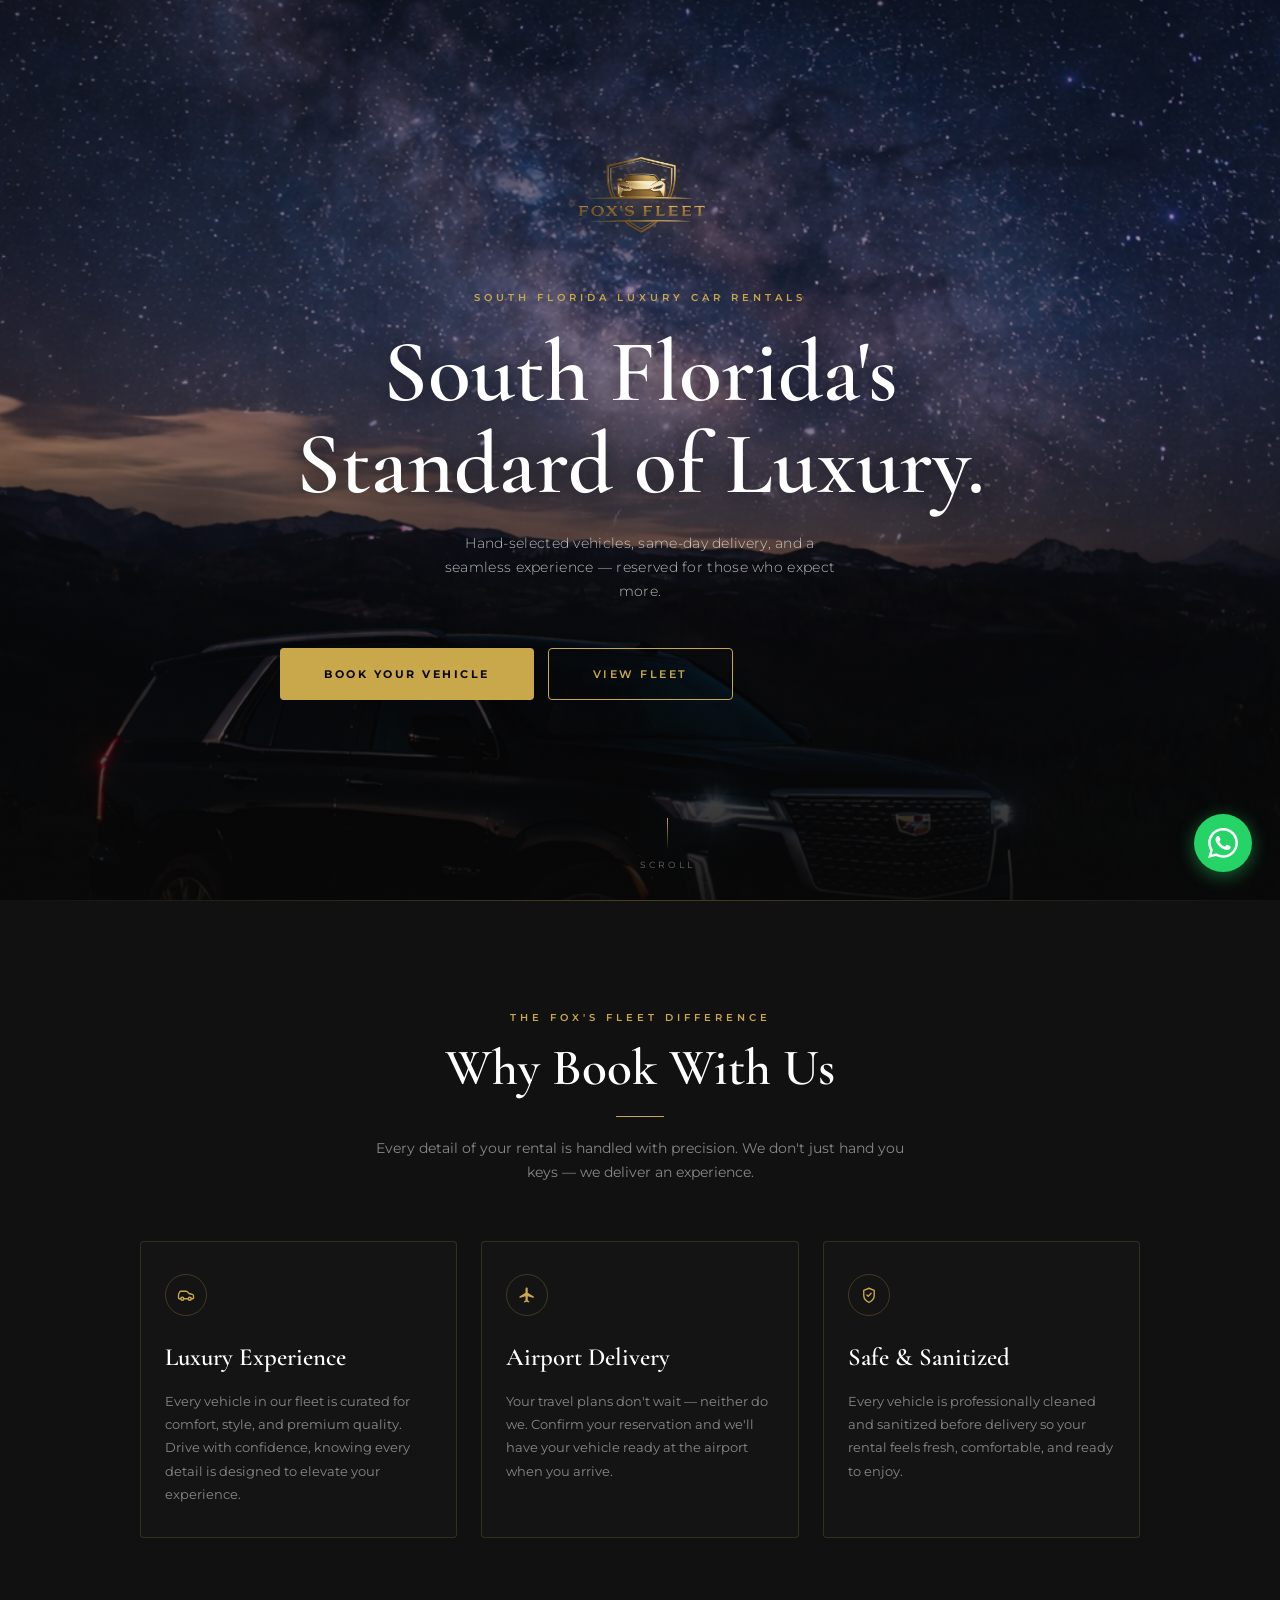
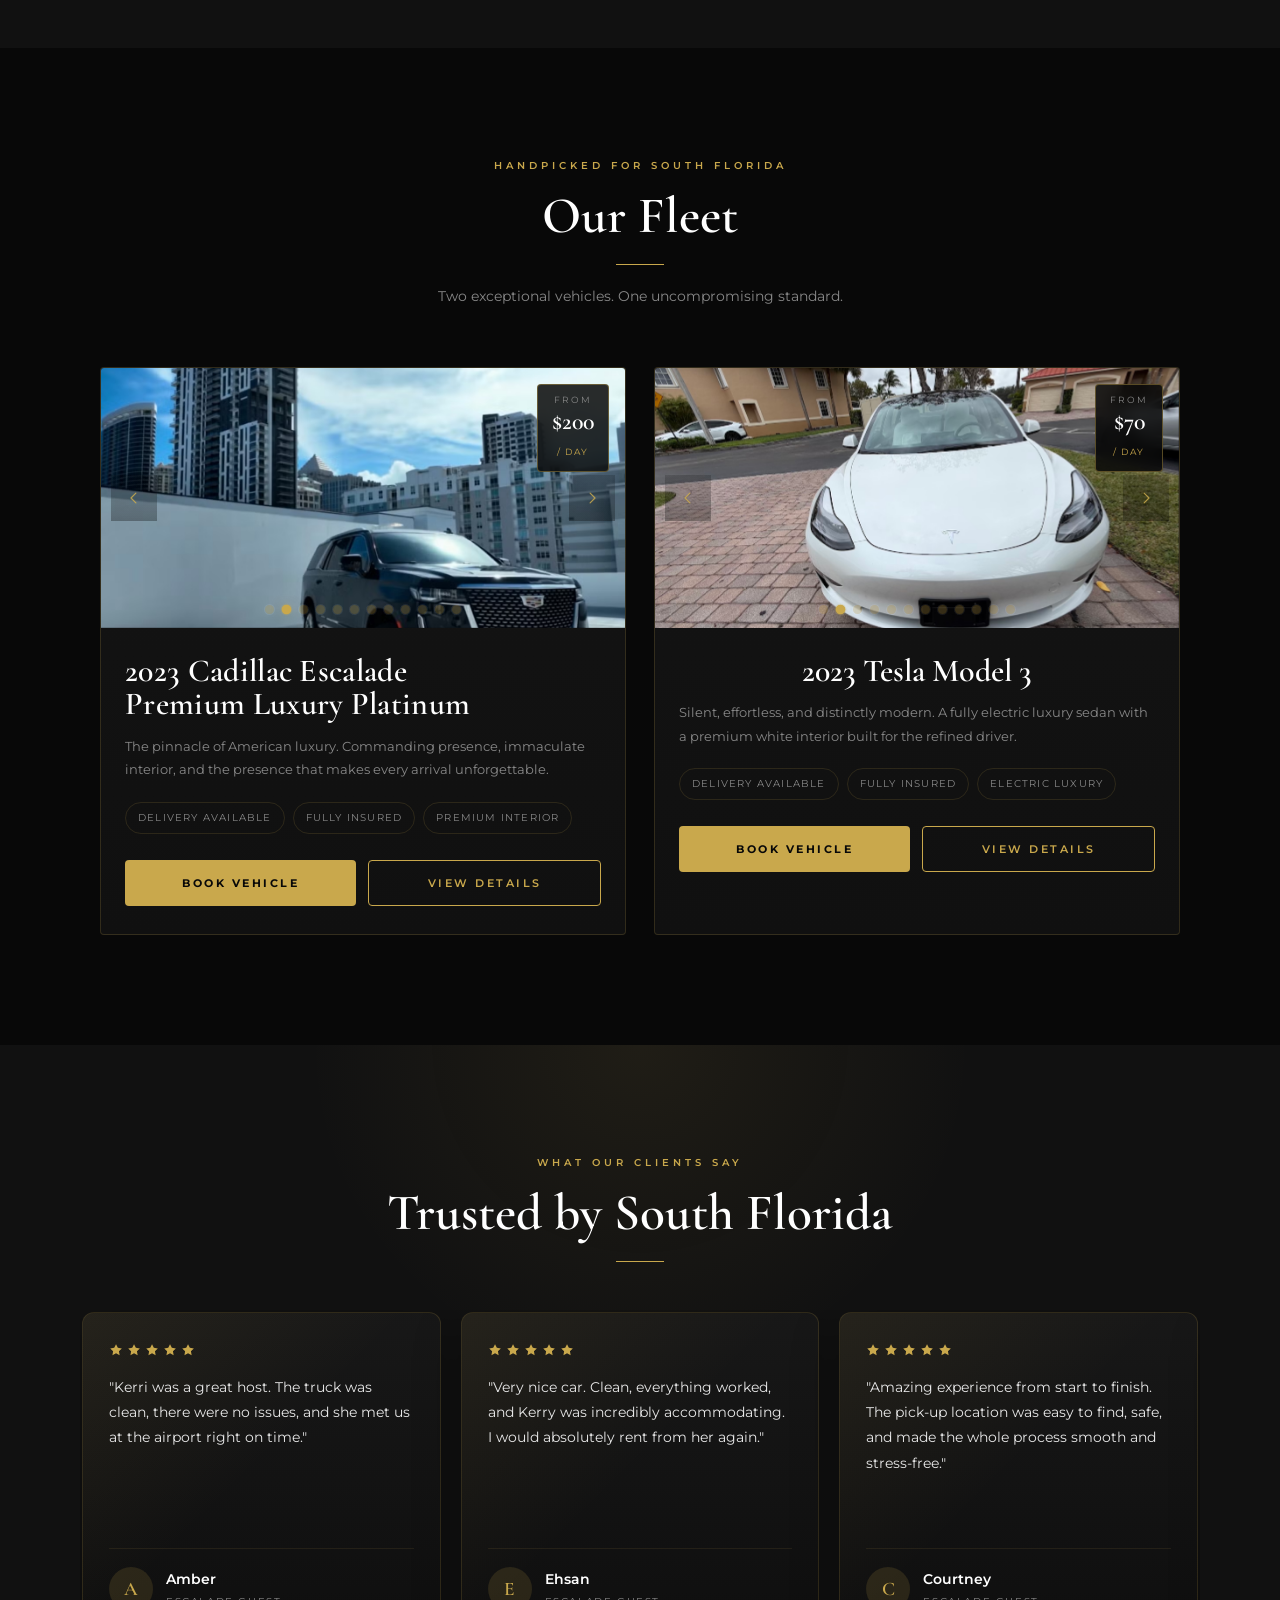
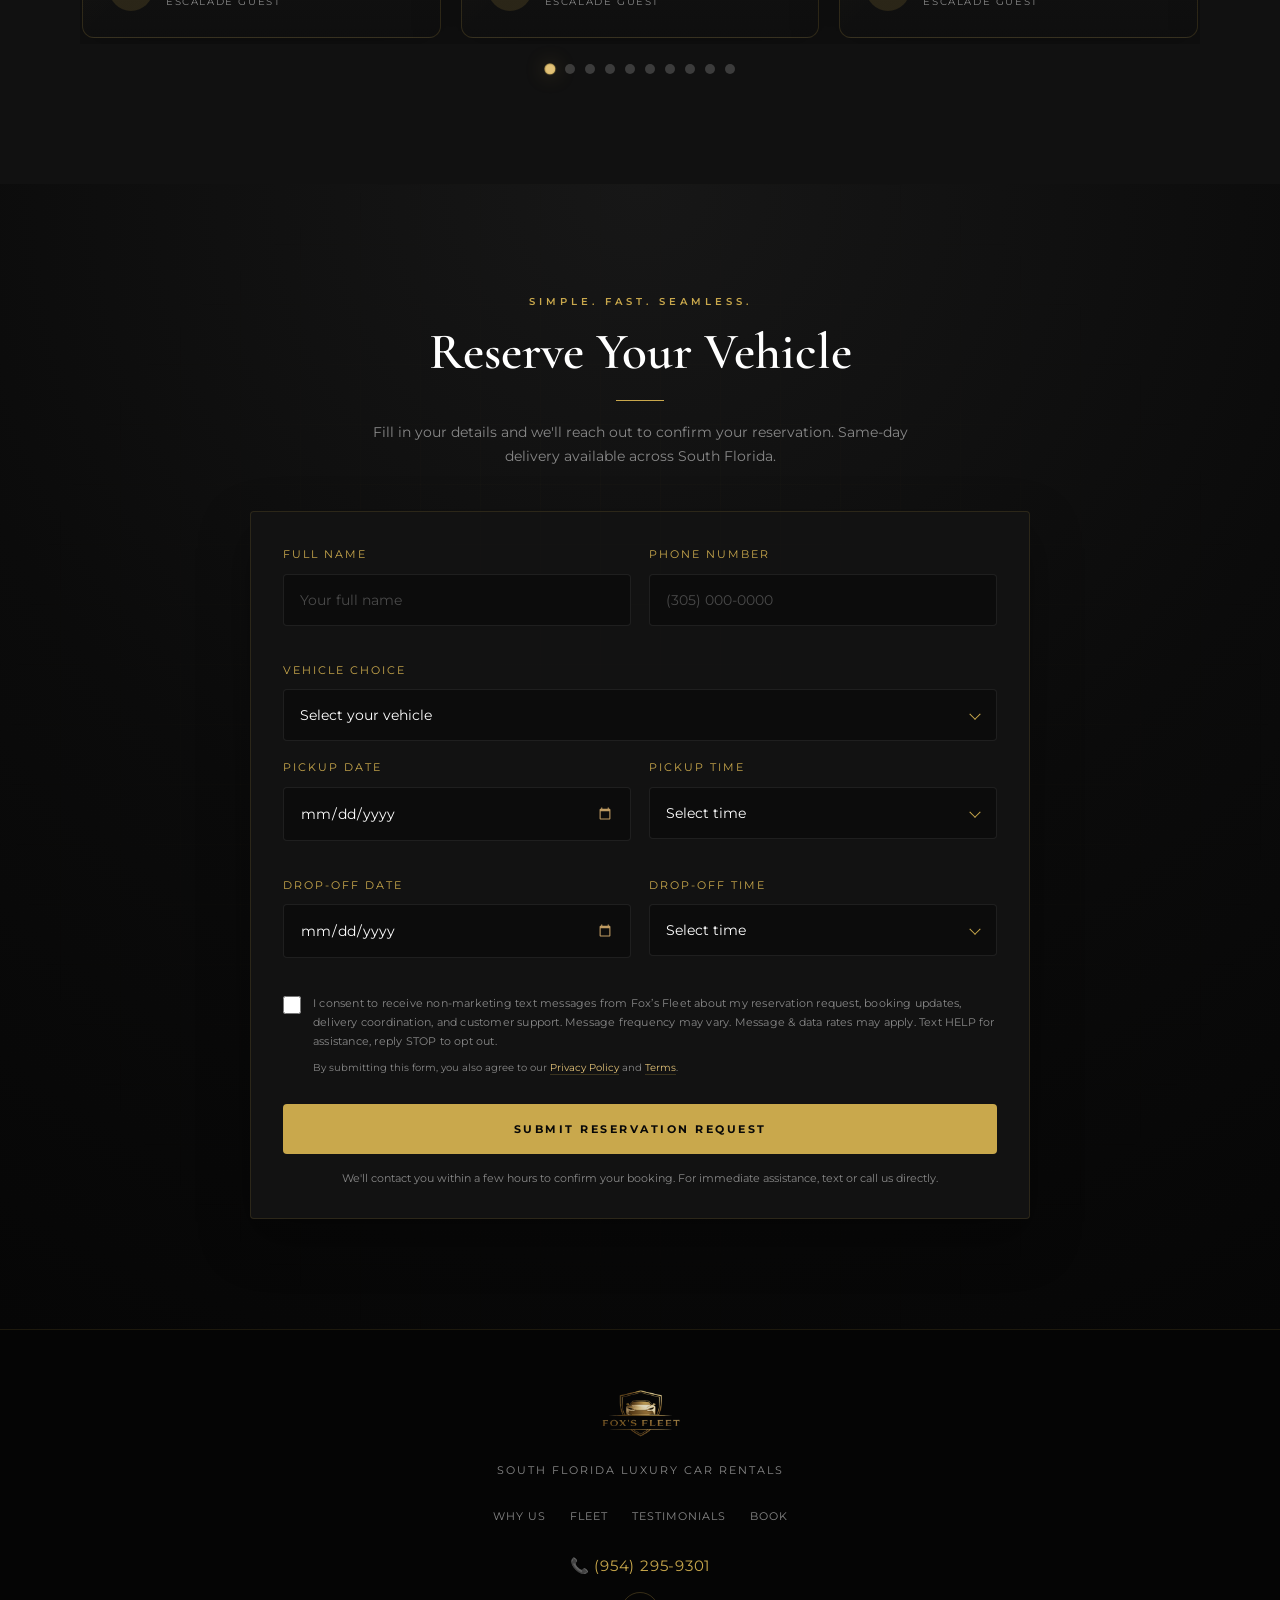
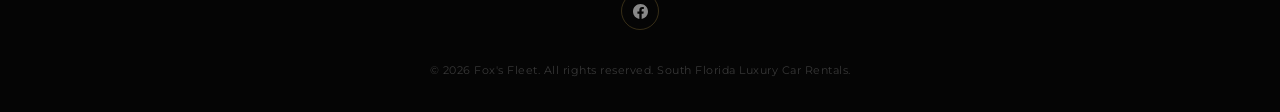
==== commit 77d3c42b: "Final" ====
--- a/index.html
+++ b/index.html
@@ -11,7 +11,6 @@
     rel="stylesheet"
   />
   <link rel="stylesheet" href="style.css" />
-  <script defer src="/_vercel/insights/script.js"></script>
 </head>
 <body>
   <section id="hero">
@@ -490,6 +489,7 @@
           <div class="form-group">
             <label for="phone">Phone Number</label>
             <input type="tel" id="phone" name="phone" placeholder="(305) 000-0000" inputmode="tel" autocomplete="tel" maxlength="14" required />
+            <p id="phone-error" class="field-error" hidden>Please enter a valid 10-digit phone number.</p>
           </div>
         </div>
 
@@ -561,6 +561,8 @@
             </div>
           </div>
         </div>
+
+        <p id="rental-duration-error" class="field-error" hidden>Reservations must be at least 24 hours long.</p>
 
         <!-- BOOKING RANGE DISPLAY: Native in-picker range highlighting is inconsistent on iPhone, so this premium fallback summarizes the selected rental window. -->
         <div id="booking-range-summary" class="booking-range-summary" aria-live="polite" hidden>
--- a/style.css
+++ b/style.css
@@ -1008,6 +1008,15 @@
  margin-top:16px;
  line-height:1.6;
 }
+ .field-error{
+ margin:7px 0 0;
+ font-size:10.5px;
+ letter-spacing:0.06em;
+ text-transform:uppercase;
+ color:#c9a84c;
+ font-family:inherit;
+ line-height:1.4;
+}
  .modal-backdrop{
  position:fixed;
  inset:0;
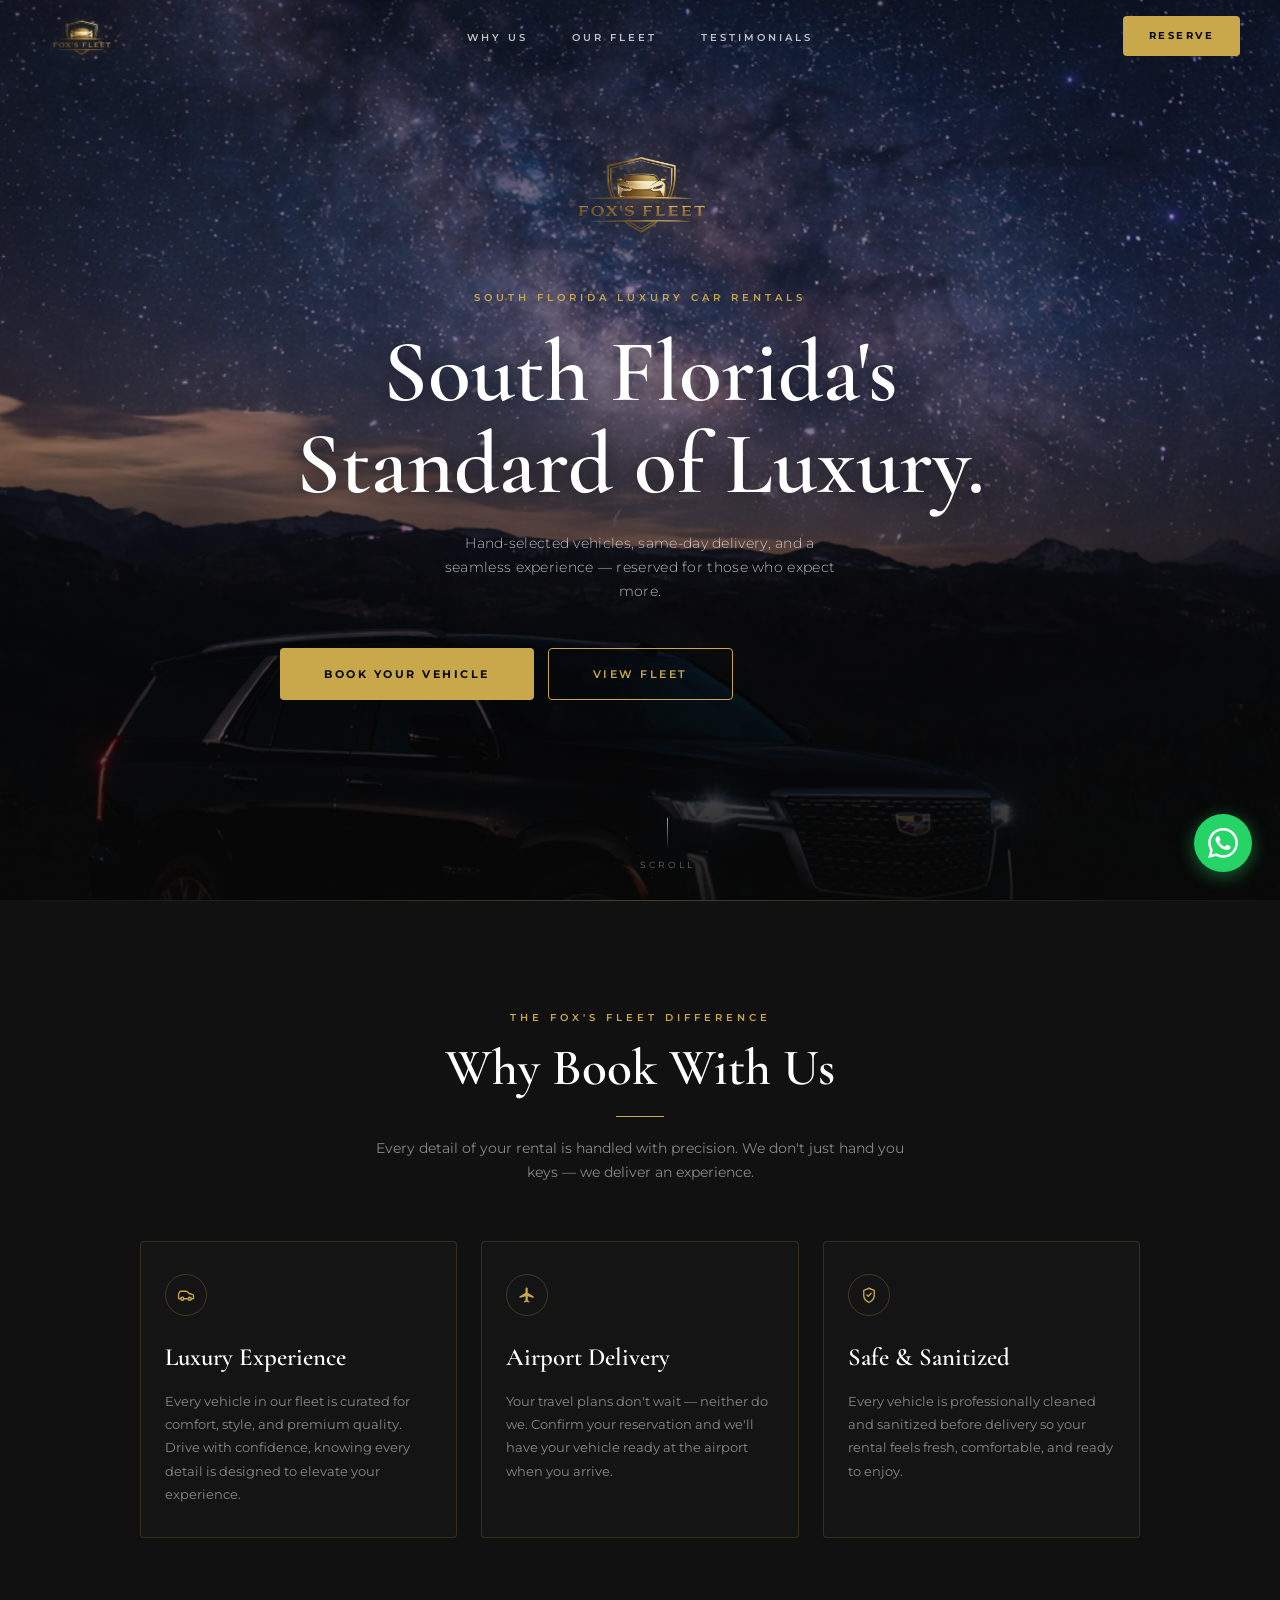
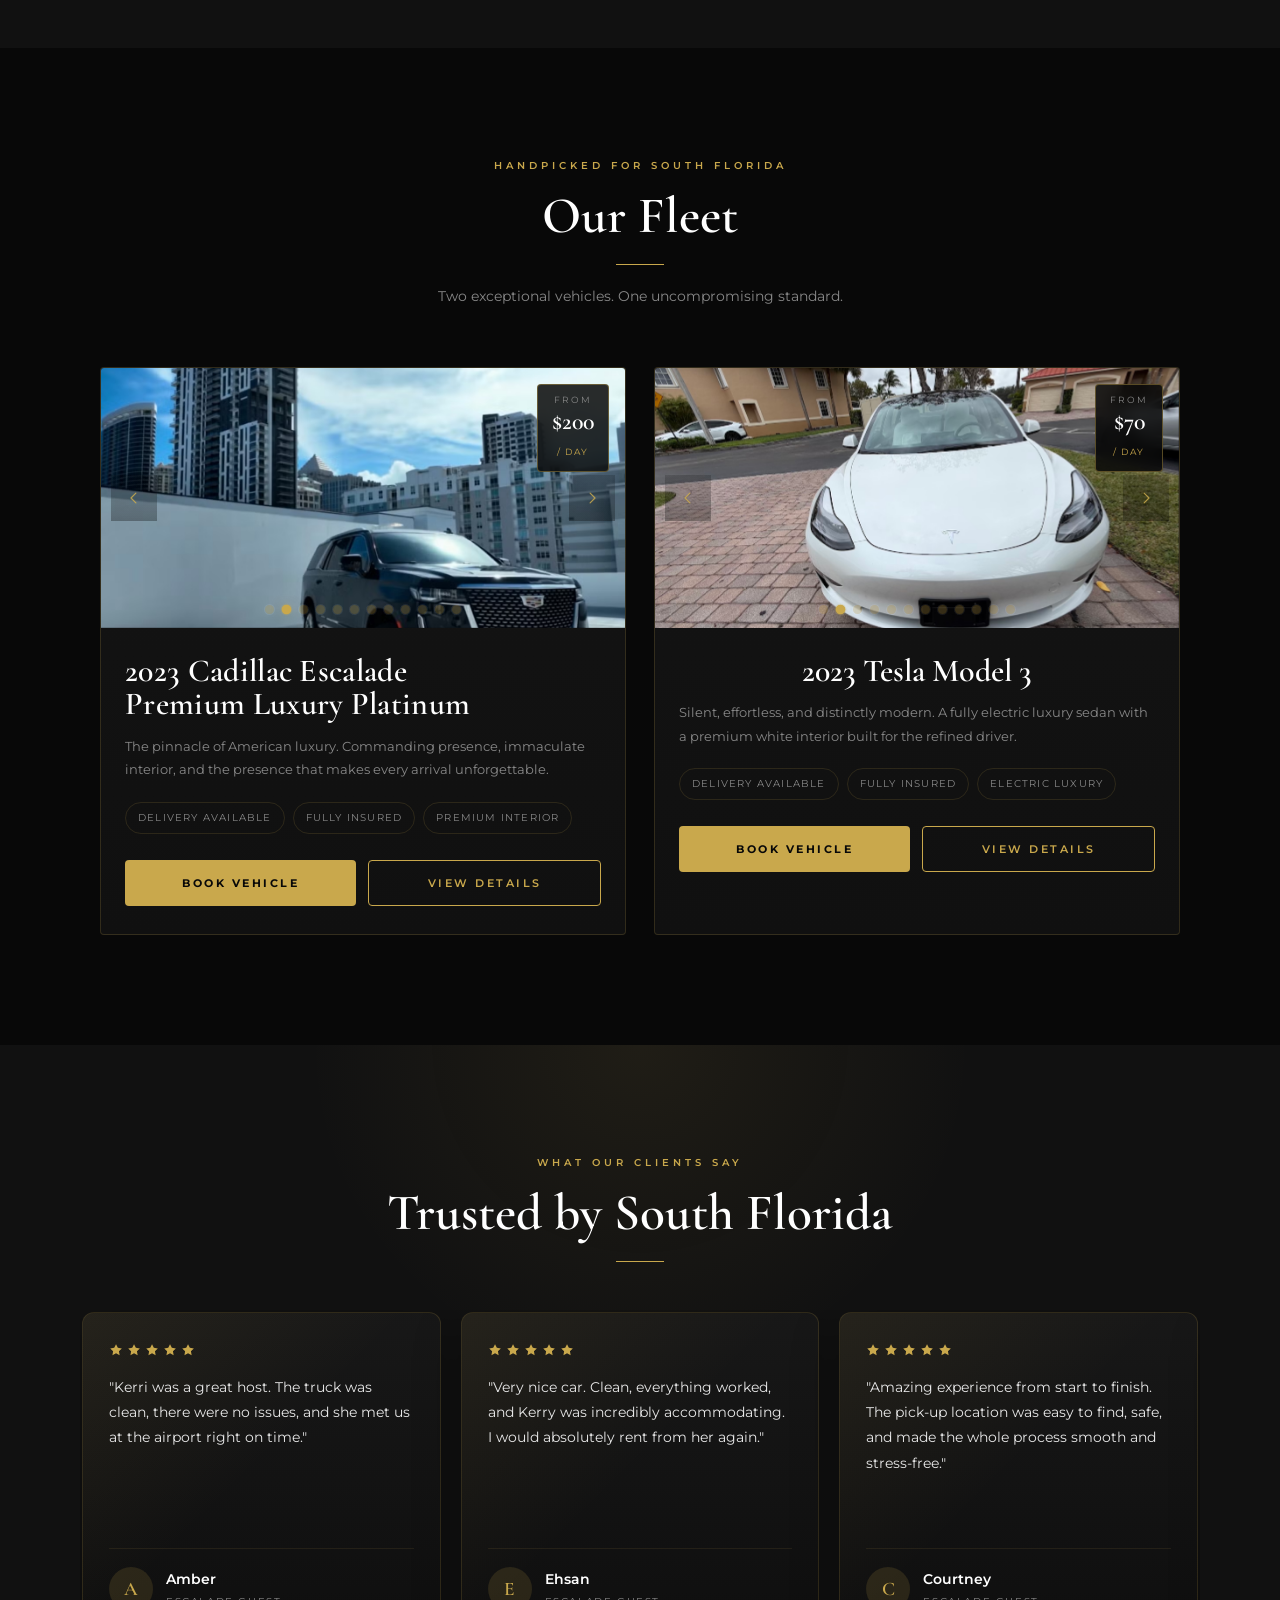
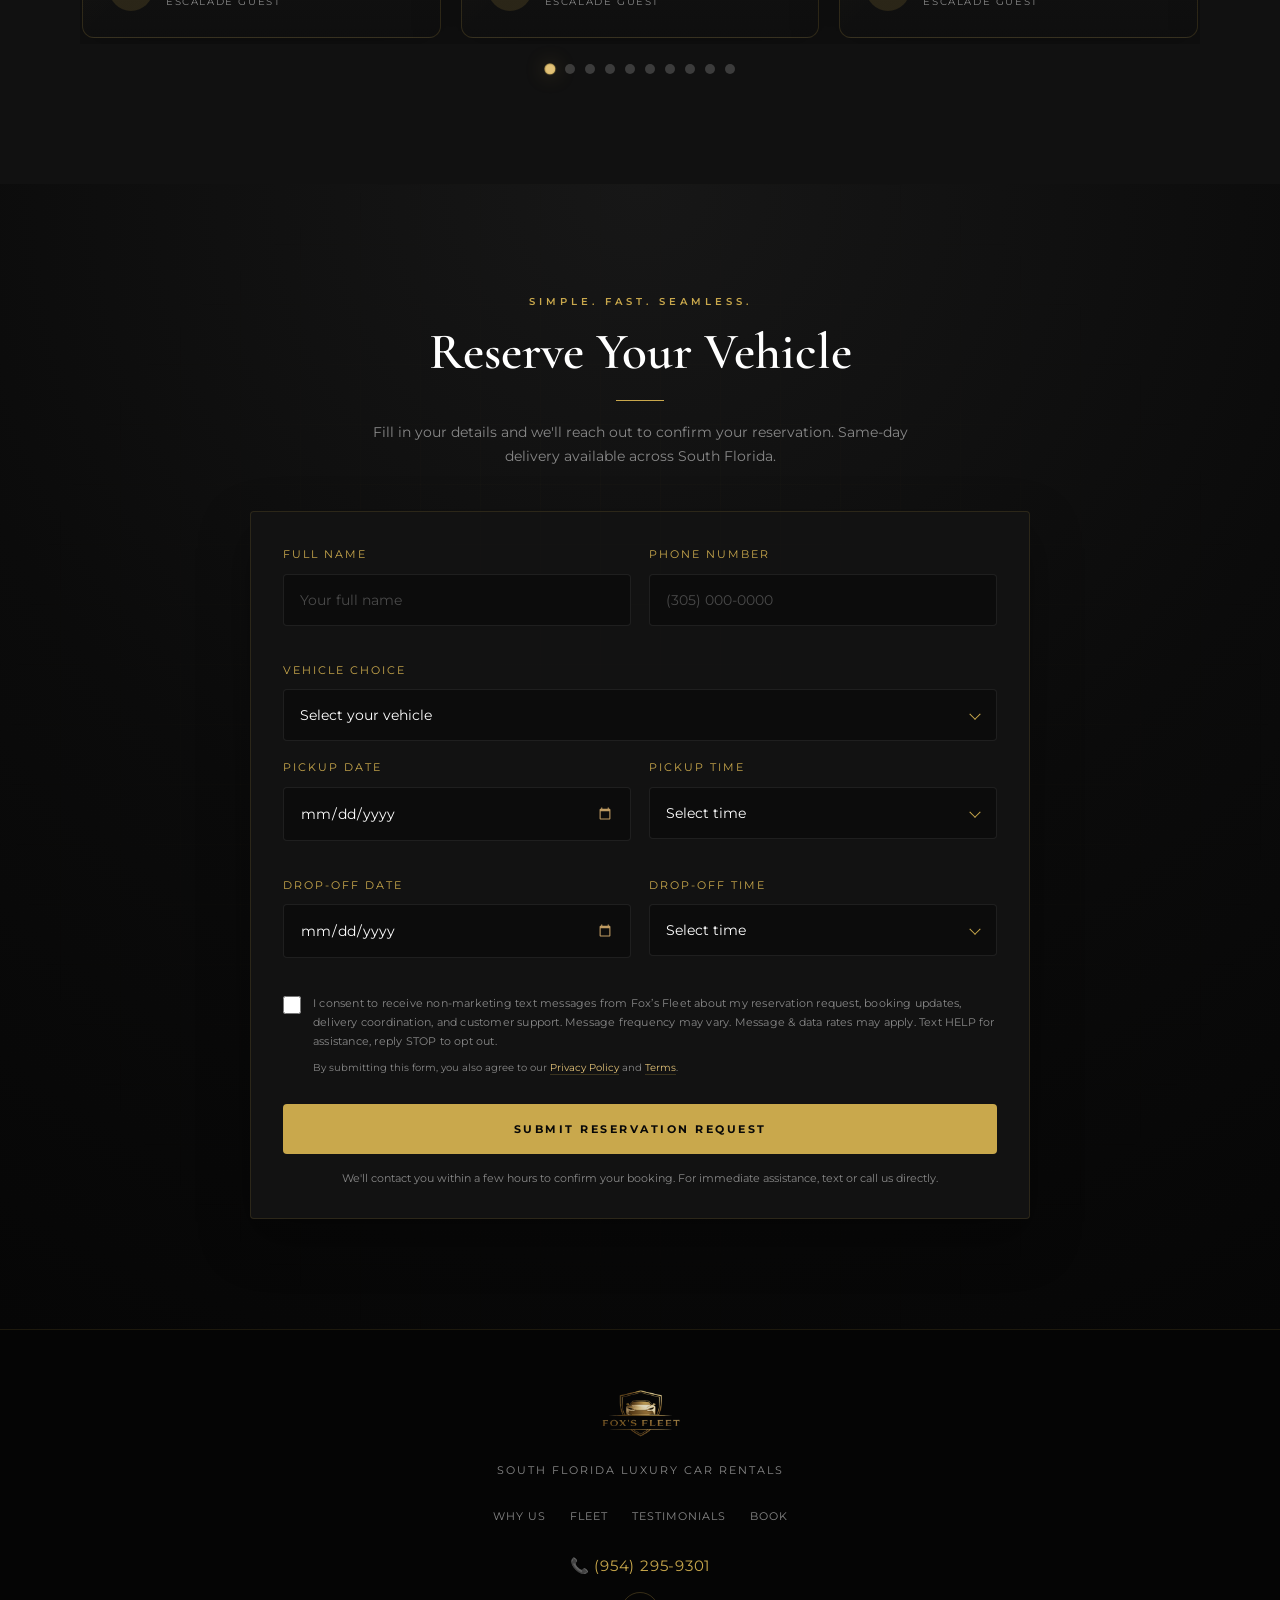
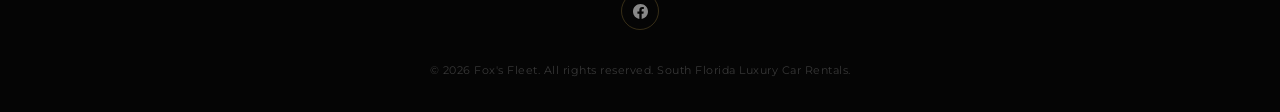
==== commit 2d9e1b60: "Final" ====
--- a/index.html
+++ b/index.html
@@ -4,6 +4,32 @@
   <meta charset="UTF-8" />
   <meta name="viewport" content="width=device-width, initial-scale=1.0, viewport-fit=cover" />
   <title>Fox's Fleet - Luxury Car Rentals in South Florida</title>
+  <!-- Meta Pixel Code -->
+  <script>
+  !function(f,b,e,v,n,t,s)
+  {if(f.fbq)return;n=f.fbq=function(){n.callMethod?
+  n.callMethod.apply(n,arguments):n.queue.push(arguments)};
+  if(!f._fbq)f._fbq=n;n.push=n;n.loaded=!0;n.version='2.0';
+  n.queue=[];t=b.createElement(e);t.async=!0;
+  t.src=v;s=b.getElementsByTagName(e)[0];
+  s.parentNode.insertBefore(t,s)}(window, document,'script',
+  'https://connect.facebook.net/en_US/fbevents.js');
+  fbq('init', '1479803810477253');
+  fbq('track', 'PageView');
+  </script>
+  <noscript><img height="1" width="1" style="display:none"
+  src="https://www.facebook.com/tr?id=1479803810477253&ev=PageView&noscript=1"
+  /></noscript>
+  <!-- End Meta Pixel Code -->
+  <!-- Google tag (gtag.js) -->
+  <script async src="https://www.googletagmanager.com/gtag/js?id=G-6GQ8C049WE"></script>
+  <script>
+    window.dataLayer = window.dataLayer || [];
+    function gtag(){dataLayer.push(arguments);}
+    gtag('js', new Date());
+
+    gtag('config', 'G-6GQ8C049WE');
+  </script>
   <link rel="preconnect" href="https://fonts.googleapis.com" />
   <link rel="preconnect" href="https://fonts.gstatic.com" crossorigin />
   <link
@@ -11,8 +37,50 @@
     rel="stylesheet"
   />
   <link rel="stylesheet" href="style.css" />
+  <script defer src="/_vercel/insights/script.js"></script>
 </head>
 <body>
+  <!-- NAVBAR -->
+  <nav class="site-nav" id="site-nav" role="navigation" aria-label="Main navigation">
+    <a href="#hero" class="nav-logo" aria-label="Fox's Fleet home">
+      <img src="assets/images/foxs-fleet-logo.svg" alt="Fox's Fleet" class="nav-logo-img" />
+    </a>
+
+    <ul class="nav-links" role="list">
+      <li><a href="#why" class="nav-link">Why&nbsp;Us</a></li>
+      <li><a href="#fleet" class="nav-link">Our&nbsp;Fleet</a></li>
+      <li><a href="#testimonials" class="nav-link">Testimonials</a></li>
+    </ul>
+
+    <a href="#booking" class="btn-primary nav-cta">Reserve</a>
+
+    <button
+      class="nav-hamburger"
+      id="nav-hamburger"
+      type="button"
+      aria-expanded="false"
+      aria-controls="nav-drawer"
+      aria-label="Open navigation menu"
+    >
+      <span class="nav-hamburger-bar"></span>
+      <span class="nav-hamburger-bar"></span>
+      <span class="nav-hamburger-bar"></span>
+    </button>
+  </nav>
+
+  <!-- MOBILE DRAWER -->
+  <div class="nav-drawer" id="nav-drawer" aria-hidden="true">
+    <div class="nav-drawer-inner">
+      <ul class="nav-drawer-links" role="list">
+        <li><a href="#why" class="nav-drawer-link" tabindex="-1">Why&nbsp;Us</a></li>
+        <li><a href="#fleet" class="nav-drawer-link" tabindex="-1">Our&nbsp;Fleet</a></li>
+        <li><a href="#testimonials" class="nav-drawer-link" tabindex="-1">Testimonials</a></li>
+        <li><a href="#booking" class="nav-drawer-link nav-drawer-cta" tabindex="-1">Reserve</a></li>
+      </ul>
+      <p class="nav-drawer-tagline">South Florida Luxury Rentals</p>
+    </div>
+  </div>
+
   <section id="hero">
     <div class="hero-bg"></div>
     <div class="hero-overlay"></div>
@@ -537,6 +605,7 @@
           <div class="form-group">
             <label for="dropoff">Drop-Off Date</label>
             <input type="date" id="dropoff" name="dropoff" required />
+            <p id="rental-duration-error" class="field-error" hidden>Reservations must be at least 24 hours long.</p>
           </div>
           <div class="form-group">
             <!-- DROP-OFF TIME DROPDOWN -->
@@ -562,8 +631,6 @@
           </div>
         </div>
 
-        <p id="rental-duration-error" class="field-error" hidden>Reservations must be at least 24 hours long.</p>
-
         <!-- BOOKING RANGE DISPLAY: Native in-picker range highlighting is inconsistent on iPhone, so this premium fallback summarizes the selected rental window. -->
         <div id="booking-range-summary" class="booking-range-summary" aria-live="polite" hidden>
           <span class="booking-range-label">Selected Rental Range</span>
@@ -581,6 +648,7 @@
               for assistance, reply STOP to opt out.
             </span>
           </label>
+          <p id="sms-consent-error" class="field-error" hidden>Please agree to the SMS consent terms before submitting.</p>
           <!-- PRIVACY POLICY / TERMS LINKS -->
           <p class="consent-disclaimer">
             By submitting this form, you also agree to our <a href="privacy-policy.html">Privacy Policy</a> and
--- a/style.css
+++ b/style.css
@@ -931,6 +931,11 @@
  .consent-copy{
  display:block;
 }
+ .consent-option.consent-invalid{
+ outline:1px solid rgba(201,168,76,0.38);
+ outline-offset:8px;
+ border-radius:2px;
+}
  .consent-disclaimer{
  font-size:10px;
  color:var(--text-muted);
@@ -1488,3 +1493,298 @@
  font-size:1.22rem;
  }
  }
+
+/* ============================================================
+   NAVBAR
+   ============================================================ */
+.site-nav {
+  position: fixed;
+  top: 0;
+  left: 0;
+  right: 0;
+  z-index: 900;
+  display: flex;
+  align-items: center;
+  justify-content: space-between;
+  padding: 0 40px;
+  height: 72px;
+  background: transparent;
+  border-bottom: 1px solid transparent;
+  transition: background 0.5s ease, border-color 0.5s ease, backdrop-filter 0.5s ease;
+}
+
+.site-nav.scrolled {
+  background: rgba(8,8,8,0.85);
+  backdrop-filter: blur(18px);
+  -webkit-backdrop-filter: blur(18px);
+  border-bottom-color: rgba(201,168,76,0.18);
+}
+
+/* Logo */
+.nav-logo {
+  display: flex;
+  align-items: center;
+  flex-shrink: 0;
+  z-index: 2;
+  position: relative;
+}
+
+.nav-logo-img {
+  height: 46px;
+  width: auto;
+  filter: drop-shadow(0 2px 10px rgba(201,168,76,0.25));
+  transition: filter 0.35s ease;
+}
+
+.nav-logo-img:hover {
+  filter: drop-shadow(0 2px 20px rgba(201,168,76,0.55));
+}
+
+/* Desktop nav links — centered absolutely so CTA stays flush right */
+.nav-links {
+  display: flex;
+  align-items: center;
+  gap: 44px;
+  list-style: none;
+  position: absolute;
+  left: 50%;
+  transform: translateX(-50%);
+}
+
+.nav-link {
+  font-family: var(--font-body);
+  font-size: 10px;
+  font-weight: 600;
+  letter-spacing: 3px;
+  text-transform: uppercase;
+  color: rgba(232,232,232,0.82);
+  text-decoration: none;
+  position: relative;
+  padding-bottom: 3px;
+  transition: color 0.3s ease;
+}
+
+/* Underline expands from center on hover */
+.nav-link::after {
+  content: '';
+  position: absolute;
+  bottom: 0;
+  left: 50%;
+  right: 50%;
+  height: 1px;
+  background: var(--gold);
+  transition: left 0.35s cubic-bezier(0.4,0,0.2,1),
+              right 0.35s cubic-bezier(0.4,0,0.2,1);
+}
+
+.nav-link:hover {
+  color: var(--gold);
+}
+
+.nav-link:hover::after {
+  left: 0;
+  right: 0;
+}
+
+/* CTA — reuses .btn-primary with tighter padding */
+.nav-cta {
+  font-size: 10px !important;
+  font-weight: 700 !important;
+  letter-spacing: 2.5px !important;
+  padding: 12px 26px !important;
+  text-decoration: none;
+  flex-shrink: 0;
+  z-index: 2;
+  position: relative;
+}
+
+/* Hamburger button */
+.nav-hamburger {
+  display: none;
+  flex-direction: column;
+  justify-content: center;
+  gap: 6px;
+  width: 40px;
+  height: 40px;
+  background: none;
+  border: none;
+  cursor: pointer;
+  padding: 8px;
+  z-index: 1100;
+  position: relative;
+}
+
+.nav-hamburger-bar {
+  display: block;
+  width: 100%;
+  height: 1px;
+  background: var(--gold);
+  transform-origin: center;
+  transition: transform 0.4s cubic-bezier(0.4,0,0.2,1),
+              opacity 0.3s ease,
+              width 0.3s ease;
+}
+
+/* X morph */
+.nav-hamburger.is-open .nav-hamburger-bar:nth-child(1) {
+  transform: translateY(7px) rotate(45deg);
+}
+.nav-hamburger.is-open .nav-hamburger-bar:nth-child(2) {
+  opacity: 0;
+  transform: scaleX(0);
+}
+.nav-hamburger.is-open .nav-hamburger-bar:nth-child(3) {
+  transform: translateY(-7px) rotate(-45deg);
+}
+
+/* Full-screen mobile drawer */
+.nav-drawer {
+  position: fixed;
+  inset: 0;
+  z-index: 800;
+  background: rgba(8,8,8,0);
+  visibility: hidden;
+  pointer-events: none;
+  transition: background 0.45s ease, visibility 0s linear 0.45s;
+}
+
+.nav-drawer.is-open {
+  background: rgba(8,8,8,0.97);
+  visibility: visible;
+  pointer-events: all;
+  transition: background 0.45s ease, visibility 0s linear 0s;
+}
+
+.nav-drawer-inner {
+  position: absolute;
+  inset: 0;
+  display: flex;
+  flex-direction: column;
+  align-items: center;
+  justify-content: center;
+  padding: 80px 24px 80px;
+}
+
+/* Decorative gold rule above tagline */
+.nav-drawer-inner::after {
+  content: '';
+  position: absolute;
+  bottom: 68px;
+  left: 50%;
+  transform: translateX(-50%);
+  width: 36px;
+  height: 1px;
+  background: rgba(201,168,76,0.35);
+}
+
+.nav-drawer-links {
+  list-style: none;
+  display: flex;
+  flex-direction: column;
+  align-items: center;
+  gap: 0;
+  width: 100%;
+}
+
+/* Large editorial links in drawer */
+.nav-drawer-link {
+  display: block;
+  font-family: var(--font-display);
+  font-size: clamp(2.4rem,9vw,3.8rem);
+  font-weight: 500;
+  color: rgba(232,232,232,0.65);
+  text-decoration: none;
+  letter-spacing: 3px;
+  padding: 12px 40px;
+  text-align: center;
+  opacity: 0;
+  transform: translateY(28px);
+  transition: color 0.35s ease,
+              transform 0.55s cubic-bezier(0.4,0,0.2,1),
+              opacity 0.55s ease;
+  will-change: transform, opacity;
+}
+
+/* Staggered reveal */
+.nav-drawer.is-open .nav-drawer-links li:nth-child(1) .nav-drawer-link { transition-delay: 0.08s; opacity: 1; transform: translateY(0); }
+.nav-drawer.is-open .nav-drawer-links li:nth-child(2) .nav-drawer-link { transition-delay: 0.14s; opacity: 1; transform: translateY(0); }
+.nav-drawer.is-open .nav-drawer-links li:nth-child(3) .nav-drawer-link { transition-delay: 0.20s; opacity: 1; transform: translateY(0); }
+.nav-drawer.is-open .nav-drawer-links li:nth-child(4) .nav-drawer-link { transition-delay: 0.26s; opacity: 1; transform: translateY(0); }
+
+.nav-drawer-link:hover {
+  color: var(--gold);
+}
+
+/* Book Now CTA inside drawer — uses body font + border */
+.nav-drawer-cta {
+  margin-top: 32px;
+  font-family: var(--font-body) !important;
+  font-size: 11px !important;
+  font-weight: 700 !important;
+  letter-spacing: 3px !important;
+  text-transform: uppercase;
+  color: var(--gold) !important;
+  border: 1px solid rgba(201,168,76,0.35);
+  padding: 16px 48px !important;
+  border-radius: var(--radius);
+}
+
+.nav-drawer-cta:hover {
+  background: rgba(201,168,76,0.07);
+  border-color: rgba(201,168,76,0.65);
+  color: var(--gold-light) !important;
+}
+
+/* Brand tagline at drawer bottom */
+.nav-drawer-tagline {
+  position: absolute;
+  bottom: 36px;
+  left: 0;
+  right: 0;
+  text-align: center;
+  font-family: var(--font-body);
+  font-size: 9px;
+  font-weight: 600;
+  letter-spacing: 4px;
+  text-transform: uppercase;
+  color: var(--text-muted);
+  opacity: 0;
+  transition: opacity 0.4s ease 0.32s;
+}
+
+.nav-drawer.is-open .nav-drawer-tagline {
+  opacity: 0.55;
+}
+
+/* Scroll offset so sections don't slide under the fixed nav */
+#why, #fleet, #testimonials, #booking {
+  scroll-margin-top: 72px;
+}
+
+/* Mobile — hide desktop links, show hamburger */
+@media (max-width: 767px) {
+  .site-nav {
+    padding: 0 20px;
+    height: 64px;
+  }
+  .nav-links,
+  .nav-cta {
+    display: none;
+  }
+  .nav-hamburger {
+    display: flex;
+  }
+  #why, #fleet, #testimonials, #booking {
+    scroll-margin-top: 64px;
+  }
+}
+
+/* Tablet — tighten gaps */
+@media (min-width: 768px) and (max-width: 1023px) {
+  .site-nav {
+    padding: 0 28px;
+  }
+  .nav-links {
+    gap: 28px;
+  }
+}
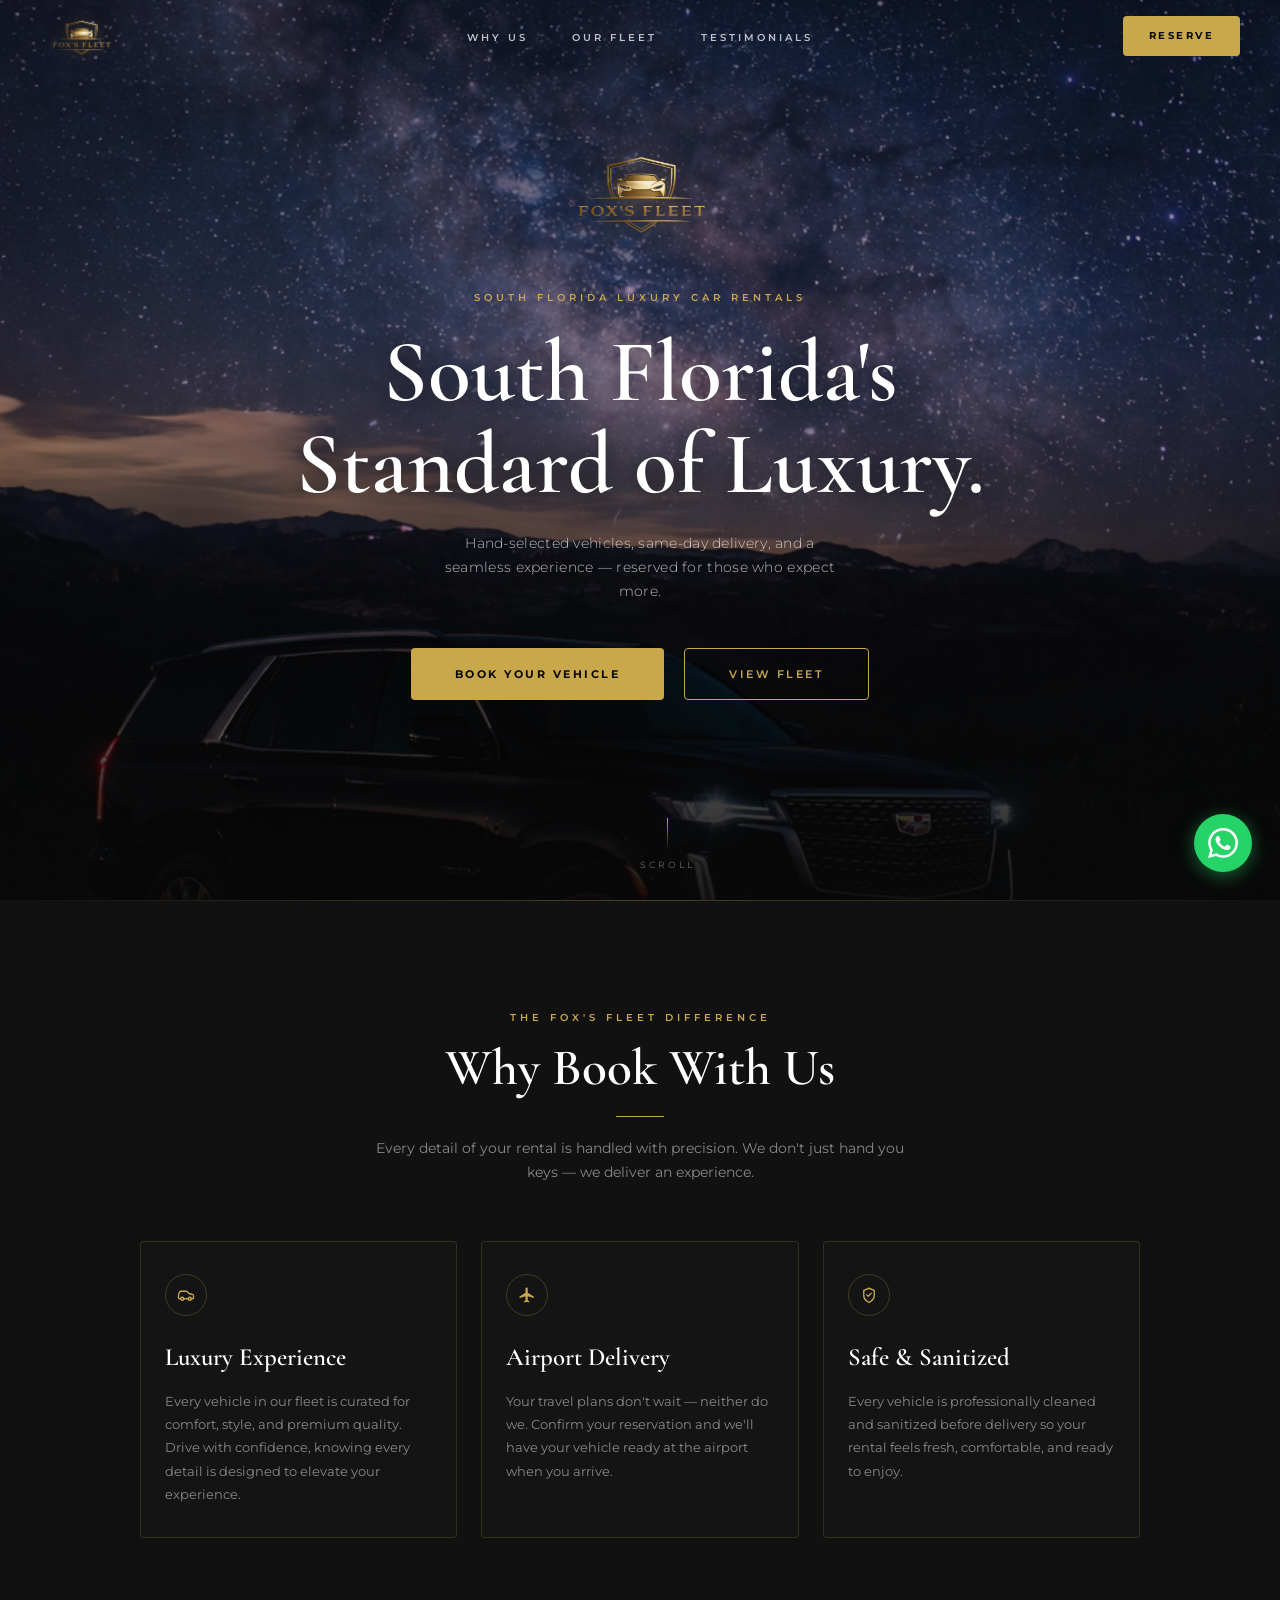
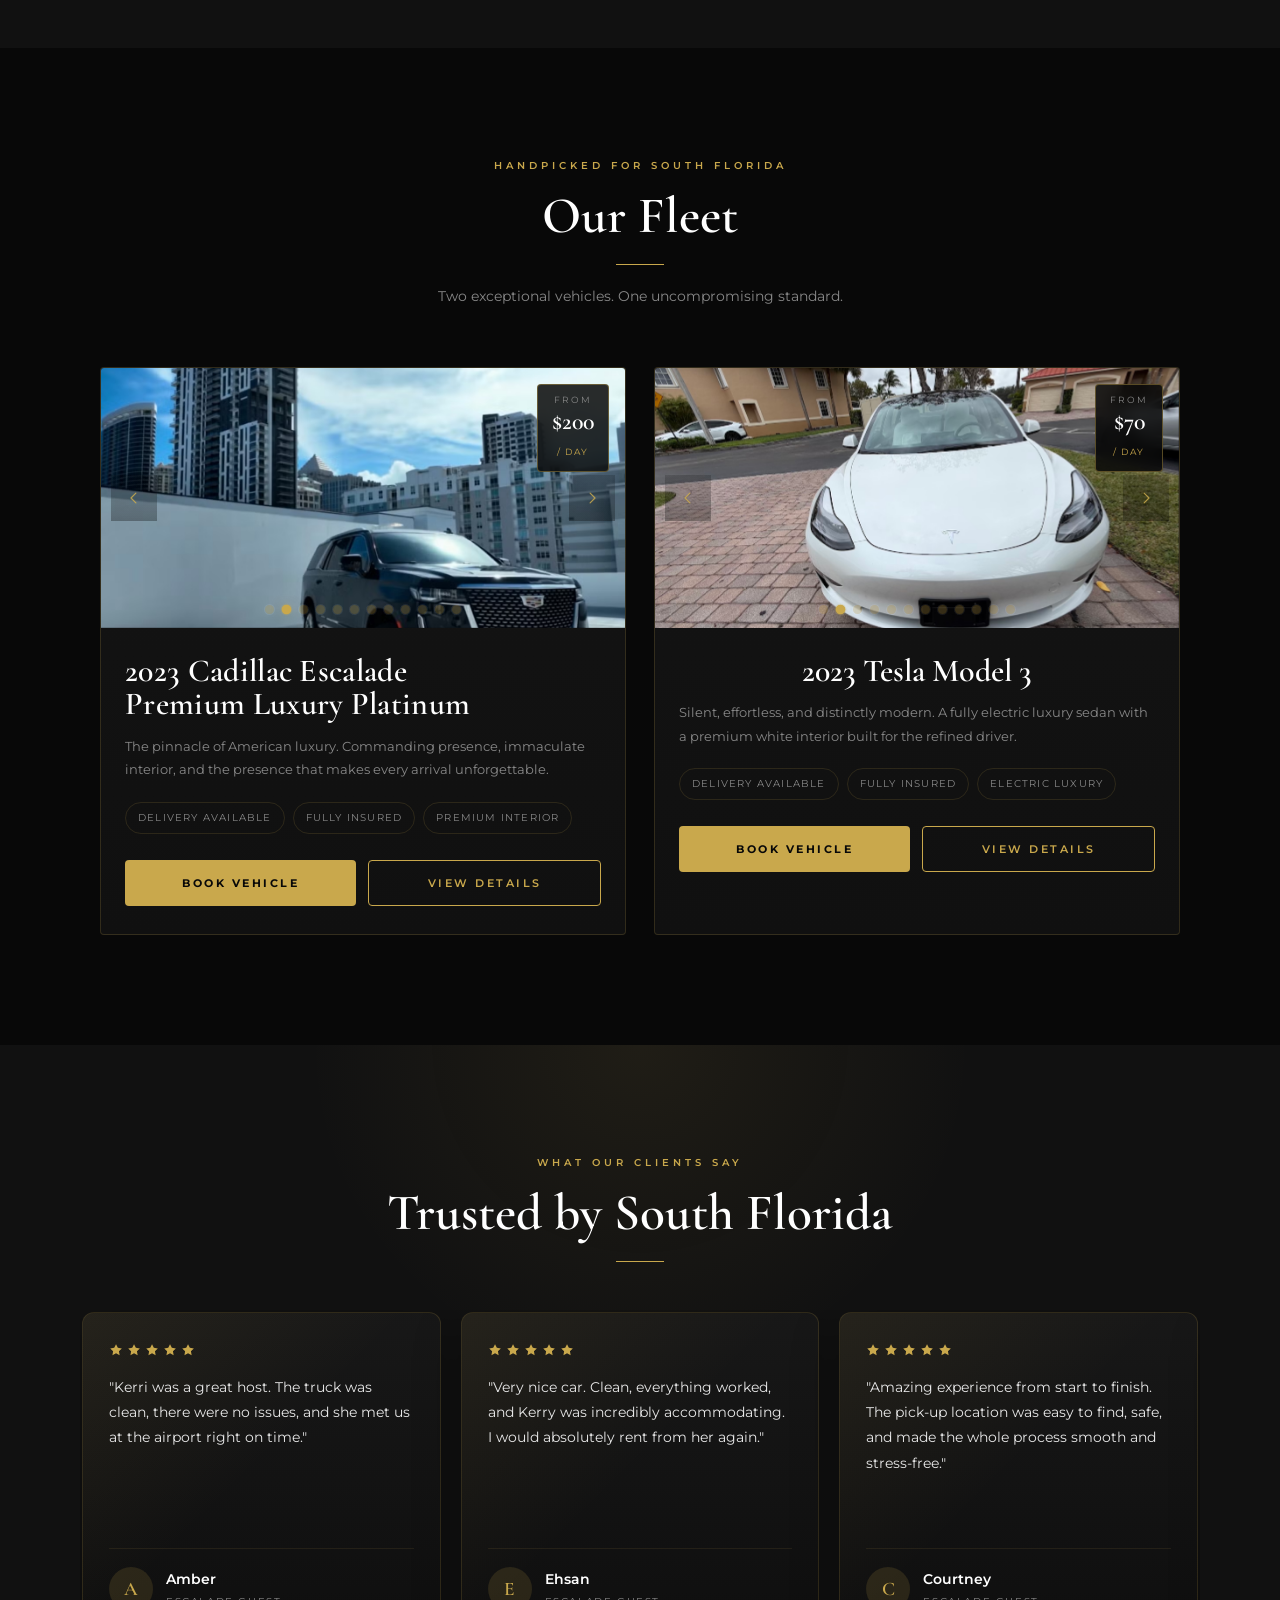
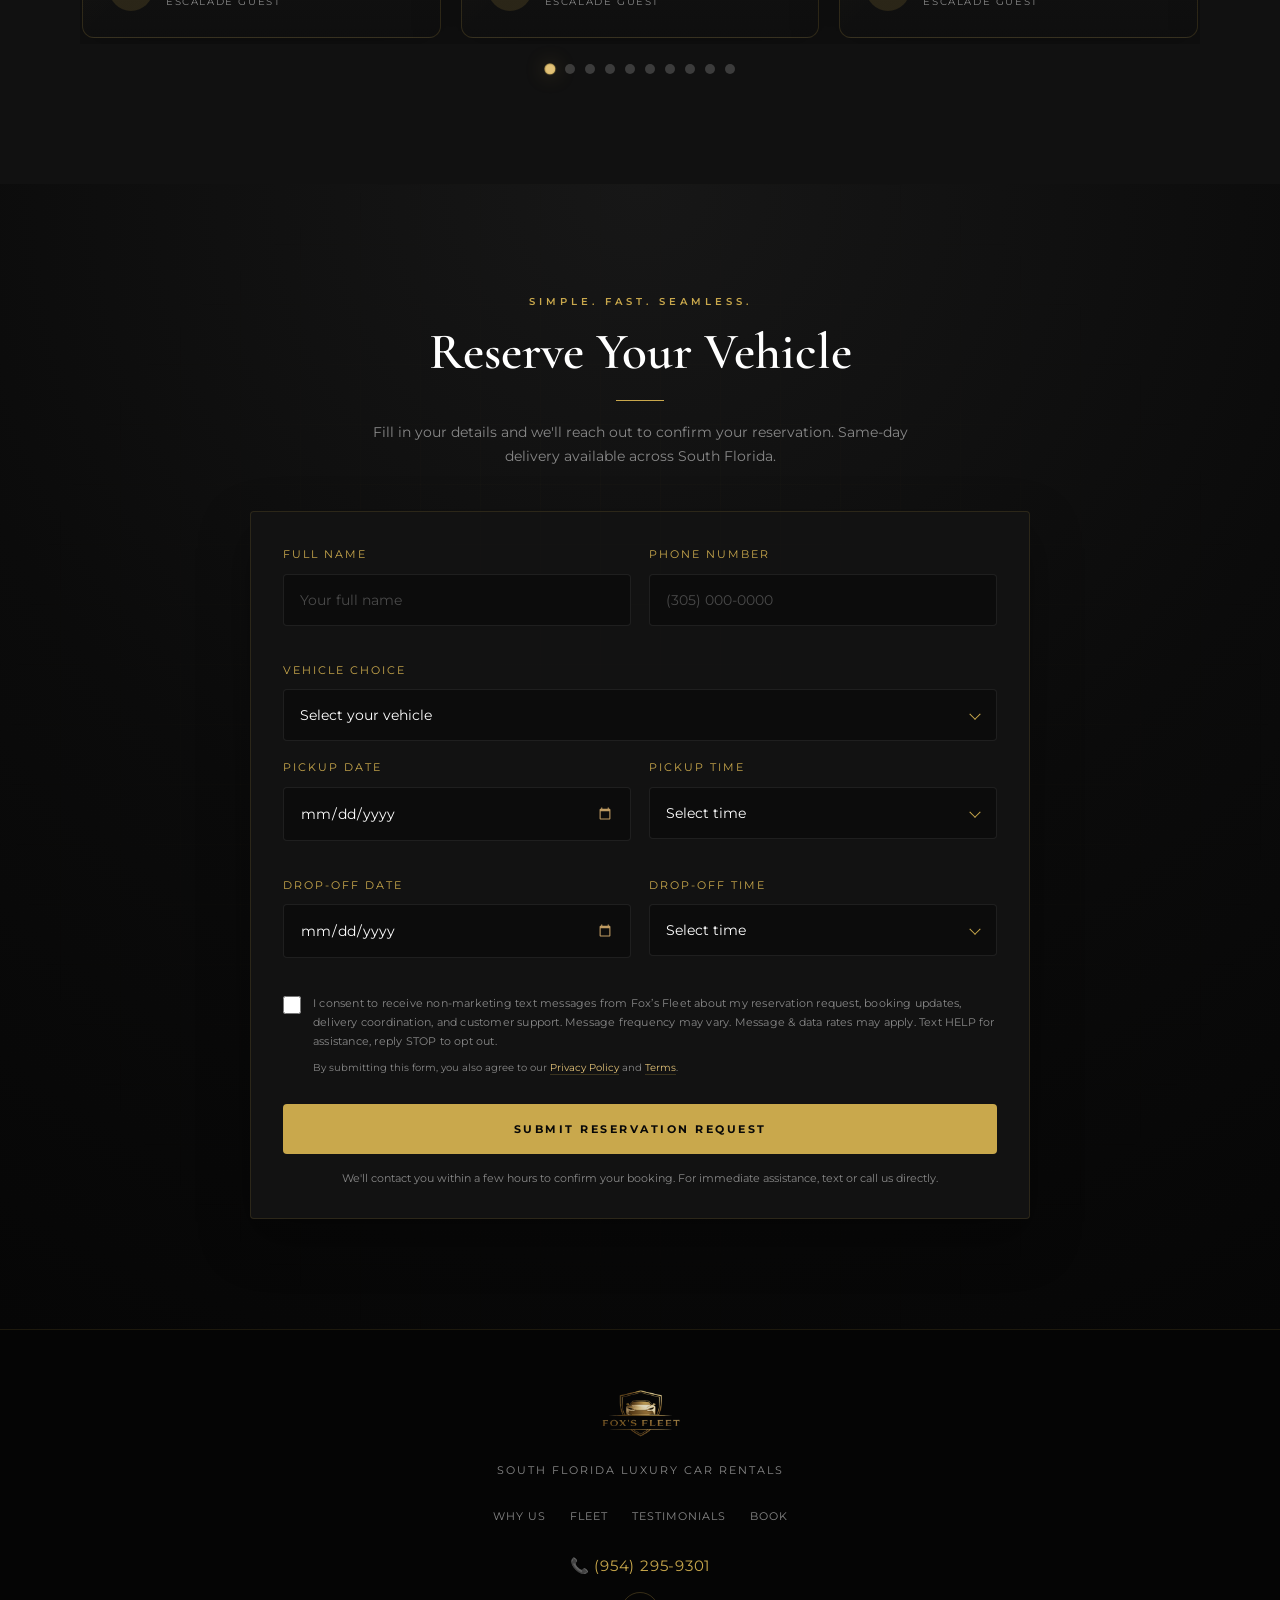
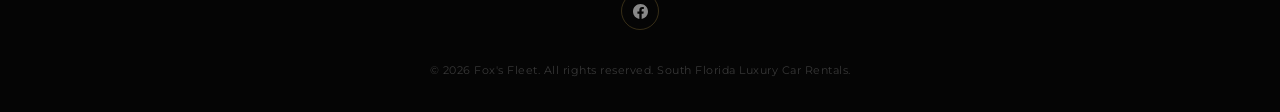
==== commit 019794ec: "Final" ====
--- a/index.html
+++ b/index.html
@@ -4,6 +4,8 @@
   <meta charset="UTF-8" />
   <meta name="viewport" content="width=device-width, initial-scale=1.0, viewport-fit=cover" />
   <title>Fox's Fleet - Luxury Car Rentals in South Florida</title>
+  <link rel="icon" type="image/png" href="assets/images/Favicon.png" />
+  <link rel="apple-touch-icon" href="assets/images/Favicon.png" />
   <!-- Meta Pixel Code -->
   <script>
   !function(f,b,e,v,n,t,s)
--- a/style.css
+++ b/style.css
@@ -259,6 +259,9 @@
  .hero-buttons .btn-primary,
  .hero-buttons .btn-outline{width:auto;padding:18px 44px;}
 }
+ @media (min-width:992px){
+ .hero-buttons{justify-content:center;gap:20px;}
+}
  #why{
  background:var(--charcoal);
  position:relative;
